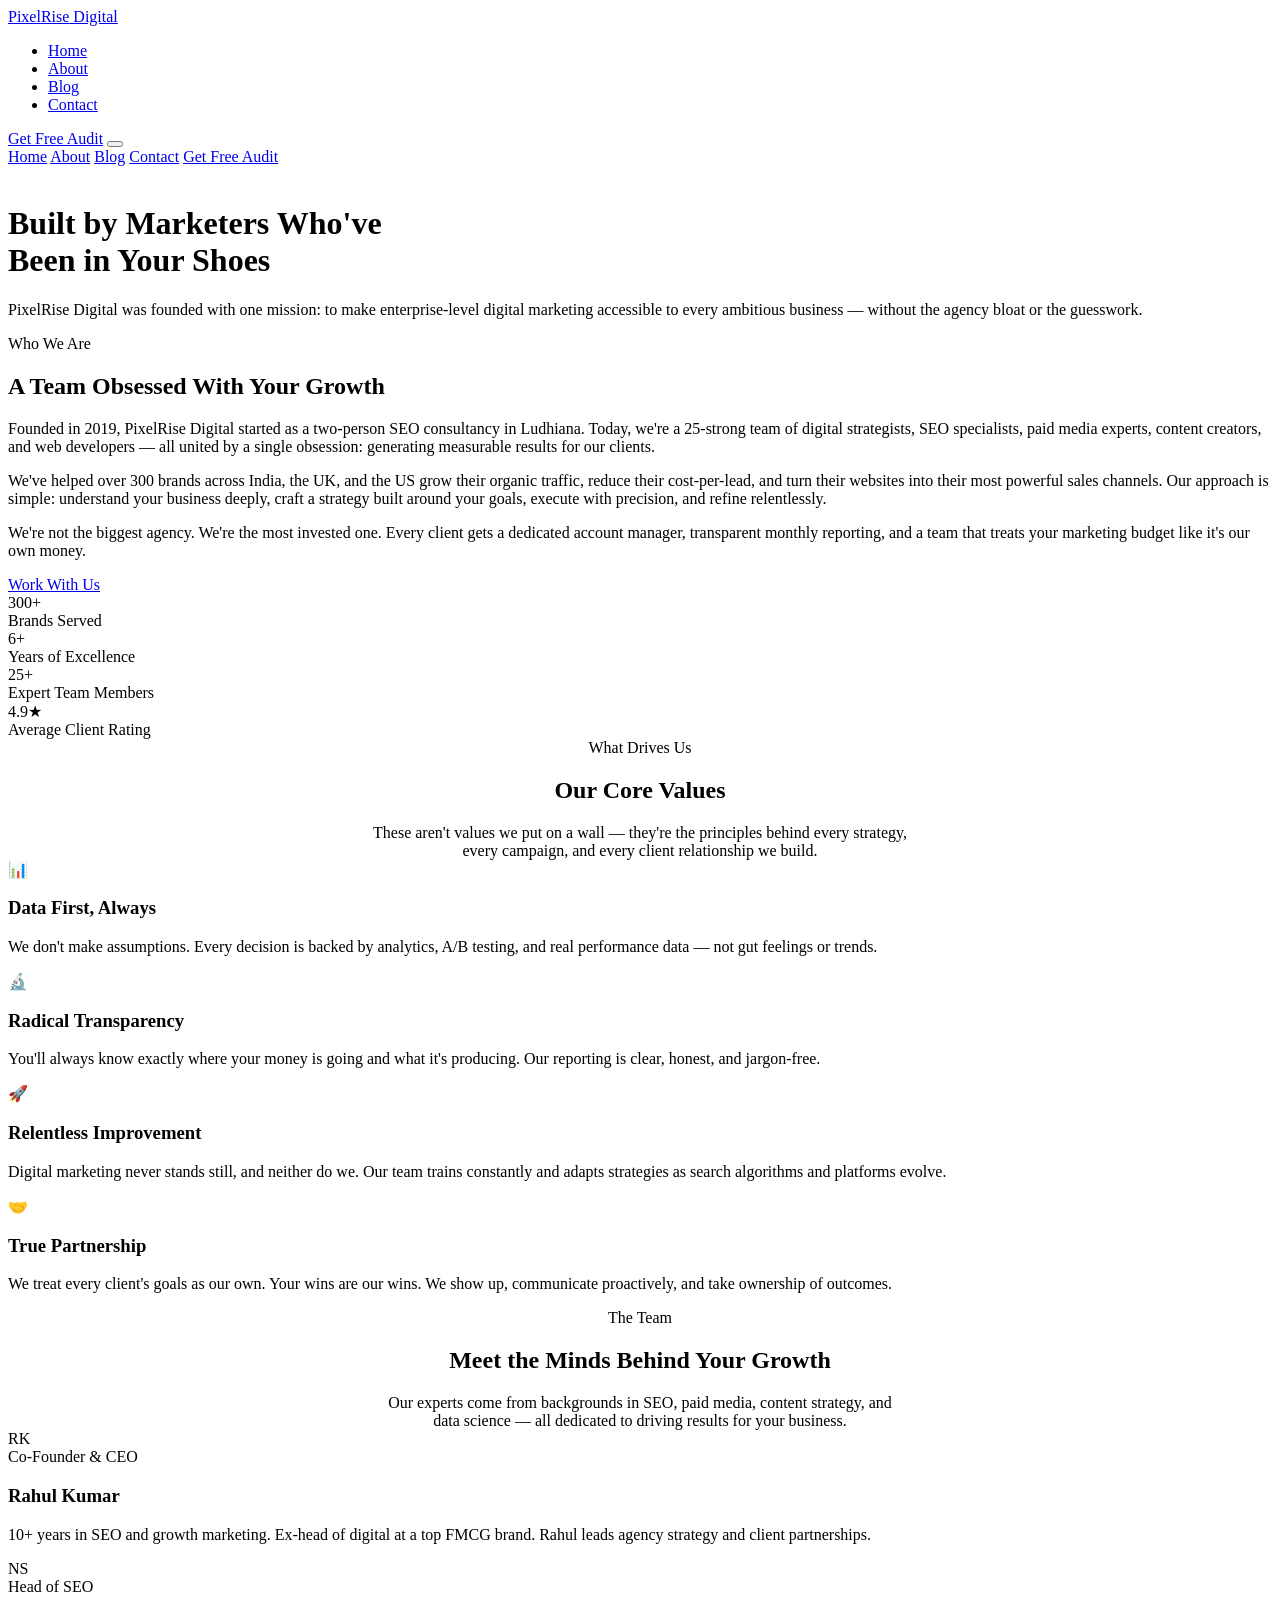
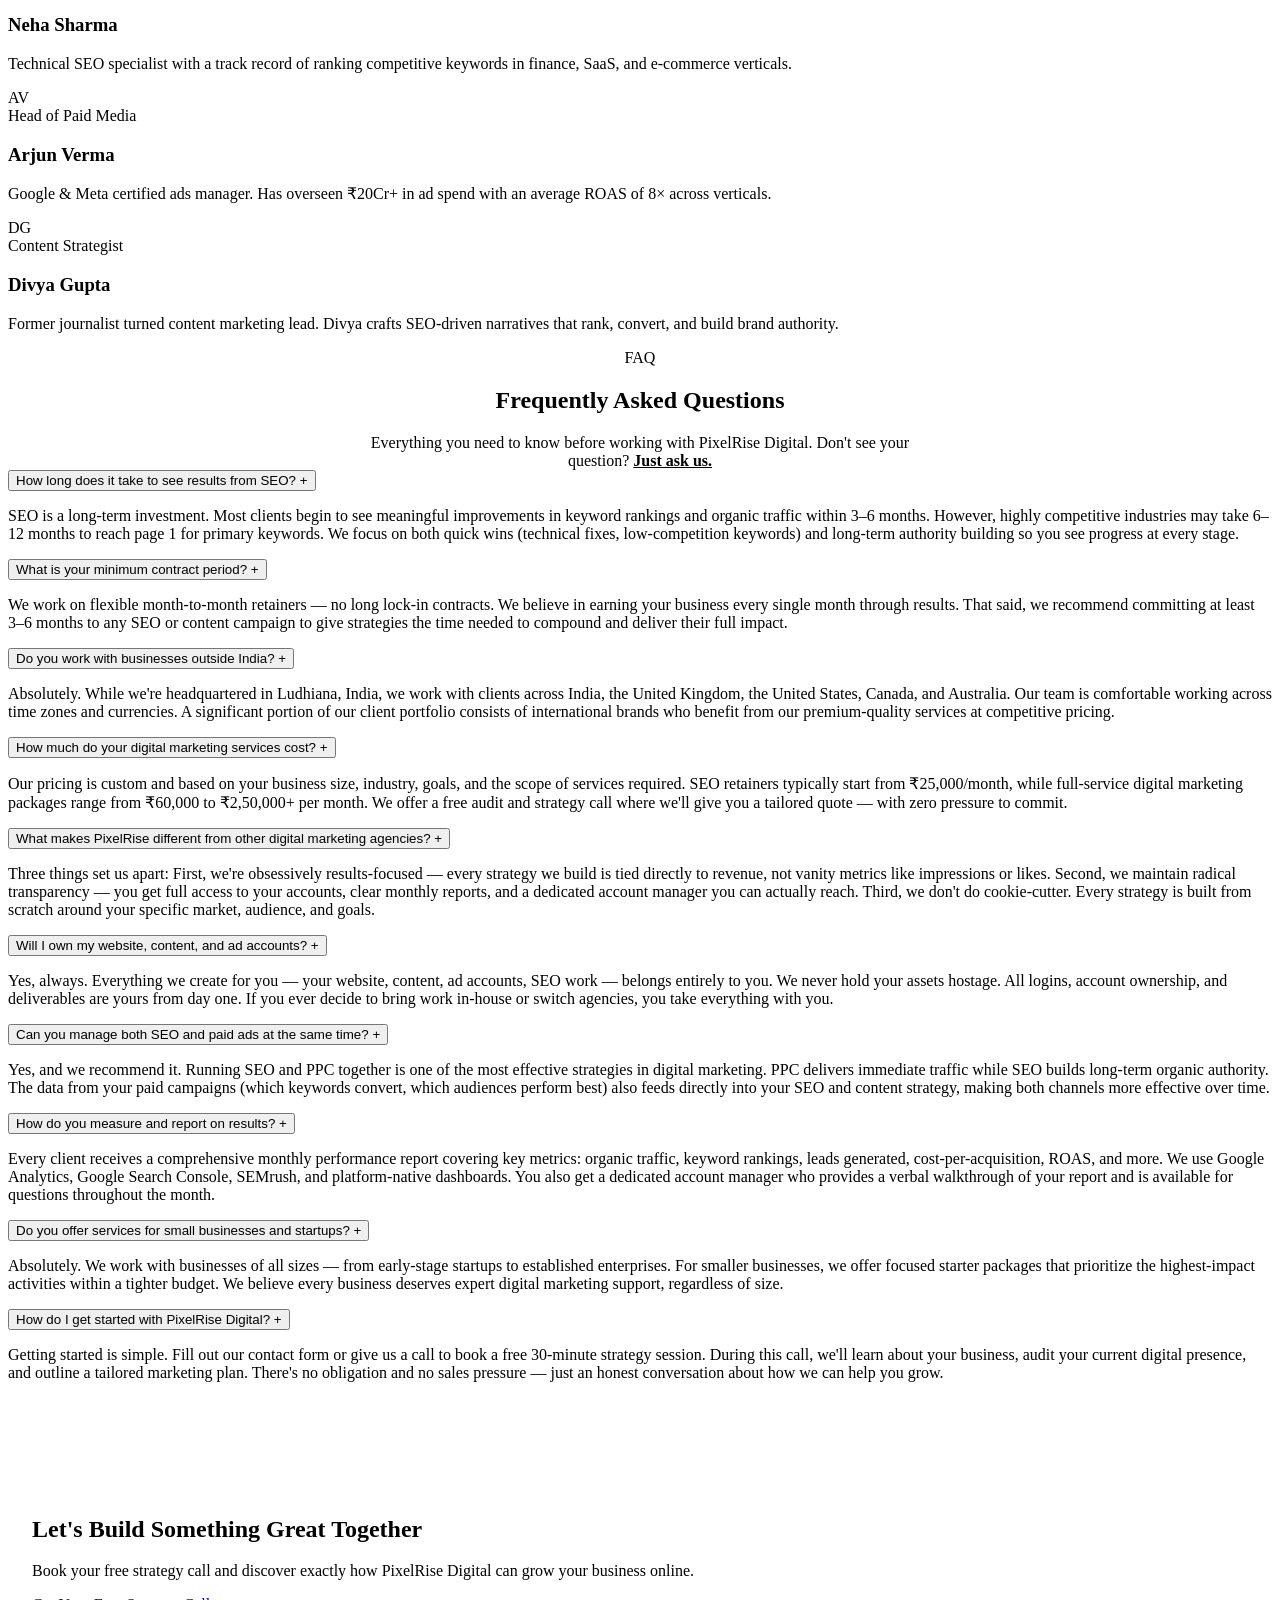
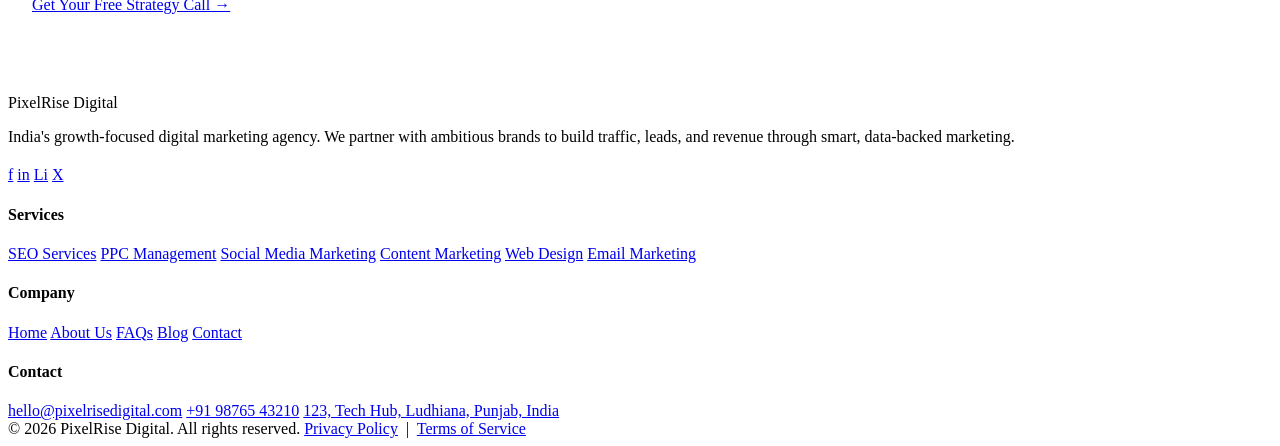
==== about.html @ 0e66df7d "Add files via upload" ====
<!DOCTYPE html>
<html lang="en">
<head>
  <meta charset="UTF-8" />
  <meta name="viewport" content="width=device-width, initial-scale=1.0" />
  <title>About Us | PixelRise Digital — Digital Marketing Agency</title>
  <meta name="description" content="Learn about PixelRise Digital — our story, mission, expert team, and the values that drive us to deliver exceptional digital marketing results for our clients." />
  <meta name="keywords" content="about digital marketing agency, digital marketing team, SEO experts India, performance marketing specialists, best digital marketing agency India" />
  <meta name="robots" content="index, follow" />
  <link rel="canonical" href="https://www.pixelrisedigital.com/about.html" />
  <link rel="stylesheet" href="css/style.css" />
</head>
<body>

  <!-- ===== NAVIGATION ===== -->
  <nav>
    <div class="container nav-inner">
      <a href="index.html" class="logo">Pixel<span>Rise</span> Digital</a>
      <ul class="nav-links">
        <li><a href="index.html">Home</a></li>
        <li><a href="about.html" class="active">About</a></li>
        <li><a href="blog.html">Blog</a></li>
        <li><a href="contact.html">Contact</a></li>
      </ul>
      <a href="contact.html" class="btn btn-primary nav-cta">Get Free Audit</a>
      <button class="hamburger" aria-label="Open menu">
        <span></span><span></span><span></span>
      </button>
    </div>
    <div class="mobile-menu">
      <a href="index.html">Home</a>
      <a href="about.html">About</a>
      <a href="blog.html">Blog</a>
      <a href="contact.html">Contact</a>
      <a href="contact.html" class="btn btn-primary" style="margin-top:12px;justify-content:center;">Get Free Audit</a>
    </div>
  </nav>

  <main>

    <!-- ===== PAGE HERO ===== -->
    <div class="page-hero">
      <div class="badge" style="background:rgba(255,255,255,.1);color:rgba(255,255,255,.9);">Our Story</div>
      <h1>Built by Marketers Who've <br>Been in Your Shoes</h1>
      <p>PixelRise Digital was founded with one mission: to make enterprise-level digital marketing accessible to every ambitious business — without the agency bloat or the guesswork.</p>
    </div>

    <!-- ===== ABOUT INTRO ===== -->
    <section class="section">
      <div class="container about-intro">
        <div class="about-intro-text">
          <div class="badge">Who We Are</div>
          <h2>A Team Obsessed With Your Growth</h2>
          <p>Founded in 2019, PixelRise Digital started as a two-person SEO consultancy in Ludhiana. Today, we're a 25-strong team of digital strategists, SEO specialists, paid media experts, content creators, and web developers — all united by a single obsession: generating measurable results for our clients.</p>
          <p>We've helped over 300 brands across India, the UK, and the US grow their organic traffic, reduce their cost-per-lead, and turn their websites into their most powerful sales channels. Our approach is simple: understand your business deeply, craft a strategy built around your goals, execute with precision, and refine relentlessly.</p>
          <p>We're not the biggest agency. We're the most invested one. Every client gets a dedicated account manager, transparent monthly reporting, and a team that treats your marketing budget like it's our own money.</p>
          <a href="contact.html" class="btn btn-primary" style="margin-top:24px;">Work With Us</a>
        </div>
        <div class="about-visual-block">
          <div class="stat-box">
            <div class="number">300+</div>
            <div class="label">Brands Served</div>
          </div>
          <div class="stat-box">
            <div class="number">6+</div>
            <div class="label">Years of Excellence</div>
          </div>
          <div class="stat-box">
            <div class="number">25+</div>
            <div class="label">Expert Team Members</div>
          </div>
          <div class="stat-box">
            <div class="number">4.9★</div>
            <div class="label">Average Client Rating</div>
          </div>
        </div>
      </div>
    </section>

    <!-- ===== VALUES ===== -->
    <section class="section section-alt">
      <div class="container">
        <div style="text-align:center;">
          <div class="badge">What Drives Us</div>
          <h2>Our Core Values</h2>
          <p style="max-width:560px;margin:12px auto 0;">These aren't values we put on a wall — they're the principles behind every strategy, every campaign, and every client relationship we build.</p>
        </div>
        <div class="values-grid">
          <div class="value-card">
            <div class="value-icon">📊</div>
            <h3>Data First, Always</h3>
            <p>We don't make assumptions. Every decision is backed by analytics, A/B testing, and real performance data — not gut feelings or trends.</p>
          </div>
          <div class="value-card">
            <div class="value-icon">🔬</div>
            <h3>Radical Transparency</h3>
            <p>You'll always know exactly where your money is going and what it's producing. Our reporting is clear, honest, and jargon-free.</p>
          </div>
          <div class="value-card">
            <div class="value-icon">🚀</div>
            <h3>Relentless Improvement</h3>
            <p>Digital marketing never stands still, and neither do we. Our team trains constantly and adapts strategies as search algorithms and platforms evolve.</p>
          </div>
          <div class="value-card">
            <div class="value-icon">🤝</div>
            <h3>True Partnership</h3>
            <p>We treat every client's goals as our own. Your wins are our wins. We show up, communicate proactively, and take ownership of outcomes.</p>
          </div>
        </div>
      </div>
    </section>

    <!-- ===== TEAM ===== -->
    <section class="section">
      <div class="container">
        <div style="text-align:center;">
          <div class="badge">The Team</div>
          <h2>Meet the Minds Behind Your Growth</h2>
          <p style="max-width:520px;margin:12px auto 0;">Our experts come from backgrounds in SEO, paid media, content strategy, and data science — all dedicated to driving results for your business.</p>
        </div>
        <div class="team-grid">
          <div class="team-card">
            <div class="team-avatar">RK</div>
            <div class="team-role">Co-Founder & CEO</div>
            <h3>Rahul Kumar</h3>
            <p>10+ years in SEO and growth marketing. Ex-head of digital at a top FMCG brand. Rahul leads agency strategy and client partnerships.</p>
          </div>
          <div class="team-card">
            <div class="team-avatar">NS</div>
            <div class="team-role">Head of SEO</div>
            <h3>Neha Sharma</h3>
            <p>Technical SEO specialist with a track record of ranking competitive keywords in finance, SaaS, and e-commerce verticals.</p>
          </div>
          <div class="team-card">
            <div class="team-avatar">AV</div>
            <div class="team-role">Head of Paid Media</div>
            <h3>Arjun Verma</h3>
            <p>Google & Meta certified ads manager. Has overseen ₹20Cr+ in ad spend with an average ROAS of 8× across verticals.</p>
          </div>
          <div class="team-card">
            <div class="team-avatar">DG</div>
            <div class="team-role">Content Strategist</div>
            <h3>Divya Gupta</h3>
            <p>Former journalist turned content marketing lead. Divya crafts SEO-driven narratives that rank, convert, and build brand authority.</p>
          </div>
        </div>
      </div>
    </section>

    <!-- ===== FAQ ===== -->
    <section class="section section-alt" id="faq">
      <div class="container">
        <div style="text-align:center;">
          <div class="badge">FAQ</div>
          <h2>Frequently Asked Questions</h2>
          <p style="max-width:580px;margin:12px auto 0;">Everything you need to know before working with PixelRise Digital. Don't see your question? <a href="contact.html" style="color:var(--accent);font-weight:600;">Just ask us.</a></p>
        </div>

        <div class="faq-list">

          <div class="faq-item">
            <button class="faq-question">
              How long does it take to see results from SEO?
              <span class="faq-icon">+</span>
            </button>
            <div class="faq-answer">
              <p>SEO is a long-term investment. Most clients begin to see meaningful improvements in keyword rankings and organic traffic within 3–6 months. However, highly competitive industries may take 6–12 months to reach page 1 for primary keywords. We focus on both quick wins (technical fixes, low-competition keywords) and long-term authority building so you see progress at every stage.</p>
            </div>
          </div>

          <div class="faq-item">
            <button class="faq-question">
              What is your minimum contract period?
              <span class="faq-icon">+</span>
            </button>
            <div class="faq-answer">
              <p>We work on flexible month-to-month retainers — no long lock-in contracts. We believe in earning your business every single month through results. That said, we recommend committing at least 3–6 months to any SEO or content campaign to give strategies the time needed to compound and deliver their full impact.</p>
            </div>
          </div>

          <div class="faq-item">
            <button class="faq-question">
              Do you work with businesses outside India?
              <span class="faq-icon">+</span>
            </button>
            <div class="faq-answer">
              <p>Absolutely. While we're headquartered in Ludhiana, India, we work with clients across India, the United Kingdom, the United States, Canada, and Australia. Our team is comfortable working across time zones and currencies. A significant portion of our client portfolio consists of international brands who benefit from our premium-quality services at competitive pricing.</p>
            </div>
          </div>

          <div class="faq-item">
            <button class="faq-question">
              How much do your digital marketing services cost?
              <span class="faq-icon">+</span>
            </button>
            <div class="faq-answer">
              <p>Our pricing is custom and based on your business size, industry, goals, and the scope of services required. SEO retainers typically start from ₹25,000/month, while full-service digital marketing packages range from ₹60,000 to ₹2,50,000+ per month. We offer a free audit and strategy call where we'll give you a tailored quote — with zero pressure to commit.</p>
            </div>
          </div>

          <div class="faq-item">
            <button class="faq-question">
              What makes PixelRise different from other digital marketing agencies?
              <span class="faq-icon">+</span>
            </button>
            <div class="faq-answer">
              <p>Three things set us apart: First, we're obsessively results-focused — every strategy we build is tied directly to revenue, not vanity metrics like impressions or likes. Second, we maintain radical transparency — you get full access to your accounts, clear monthly reports, and a dedicated account manager you can actually reach. Third, we don't do cookie-cutter. Every strategy is built from scratch around your specific market, audience, and goals.</p>
            </div>
          </div>

          <div class="faq-item">
            <button class="faq-question">
              Will I own my website, content, and ad accounts?
              <span class="faq-icon">+</span>
            </button>
            <div class="faq-answer">
              <p>Yes, always. Everything we create for you — your website, content, ad accounts, SEO work — belongs entirely to you. We never hold your assets hostage. All logins, account ownership, and deliverables are yours from day one. If you ever decide to bring work in-house or switch agencies, you take everything with you.</p>
            </div>
          </div>

          <div class="faq-item">
            <button class="faq-question">
              Can you manage both SEO and paid ads at the same time?
              <span class="faq-icon">+</span>
            </button>
            <div class="faq-answer">
              <p>Yes, and we recommend it. Running SEO and PPC together is one of the most effective strategies in digital marketing. PPC delivers immediate traffic while SEO builds long-term organic authority. The data from your paid campaigns (which keywords convert, which audiences perform best) also feeds directly into your SEO and content strategy, making both channels more effective over time.</p>
            </div>
          </div>

          <div class="faq-item">
            <button class="faq-question">
              How do you measure and report on results?
              <span class="faq-icon">+</span>
            </button>
            <div class="faq-answer">
              <p>Every client receives a comprehensive monthly performance report covering key metrics: organic traffic, keyword rankings, leads generated, cost-per-acquisition, ROAS, and more. We use Google Analytics, Google Search Console, SEMrush, and platform-native dashboards. You also get a dedicated account manager who provides a verbal walkthrough of your report and is available for questions throughout the month.</p>
            </div>
          </div>

          <div class="faq-item">
            <button class="faq-question">
              Do you offer services for small businesses and startups?
              <span class="faq-icon">+</span>
            </button>
            <div class="faq-answer">
              <p>Absolutely. We work with businesses of all sizes — from early-stage startups to established enterprises. For smaller businesses, we offer focused starter packages that prioritize the highest-impact activities within a tighter budget. We believe every business deserves expert digital marketing support, regardless of size.</p>
            </div>
          </div>

          <div class="faq-item">
            <button class="faq-question">
              How do I get started with PixelRise Digital?
              <span class="faq-icon">+</span>
            </button>
            <div class="faq-answer">
              <p>Getting started is simple. Fill out our contact form or give us a call to book a free 30-minute strategy session. During this call, we'll learn about your business, audit your current digital presence, and outline a tailored marketing plan. There's no obligation and no sales pressure — just an honest conversation about how we can help you grow.</p>
            </div>
          </div>

        </div>
      </div>
    </section>

    <!-- ===== CTA ===== -->
    <div class="container" style="padding:80px 24px;">
      <div class="cta-banner">
        <div class="badge" style="background:rgba(255,255,255,.1);color:#fff;">Start Today</div>
        <h2>Let's Build Something Great Together</h2>
        <p>Book your free strategy call and discover exactly how PixelRise Digital can grow your business online.</p>
        <a href="contact.html" class="btn btn-primary">Get Your Free Strategy Call →</a>
      </div>
    </div>

  </main>

  <!-- ===== FOOTER ===== -->
  <footer>
    <div class="container">
      <div class="footer-grid">
        <div class="footer-brand">
          <span class="logo">Pixel<span>Rise</span> Digital</span>
          <p>India's growth-focused digital marketing agency. We partner with ambitious brands to build traffic, leads, and revenue through smart, data-backed marketing.</p>
          <div class="social-links" style="margin-top:20px;">
            <a href="#" class="social-link" aria-label="Facebook">f</a>
            <a href="#" class="social-link" aria-label="Instagram">in</a>
            <a href="#" class="social-link" aria-label="LinkedIn">Li</a>
            <a href="#" class="social-link" aria-label="Twitter">X</a>
          </div>
        </div>
        <div class="footer-col">
          <h4>Services</h4>
          <a href="index.html">SEO Services</a>
          <a href="index.html">PPC Management</a>
          <a href="index.html">Social Media Marketing</a>
          <a href="index.html">Content Marketing</a>
          <a href="index.html">Web Design</a>
          <a href="index.html">Email Marketing</a>
        </div>
        <div class="footer-col">
          <h4>Company</h4>
          <a href="index.html">Home</a>
          <a href="about.html">About Us</a>
          <a href="about.html#faq">FAQs</a>
          <a href="blog.html">Blog</a>
          <a href="contact.html">Contact</a>
        </div>
        <div class="footer-col">
          <h4>Contact</h4>
          <a href="mailto:hello@pixelrisedigital.com">hello@pixelrisedigital.com</a>
          <a href="tel:+919876543210">+91 98765 43210</a>
          <a href="#">123, Tech Hub, Ludhiana, Punjab, India</a>
        </div>
      </div>
      <div class="footer-bottom">
        <span>© 2026 PixelRise Digital. All rights reserved.</span>
        <span>
          <a href="#">Privacy Policy</a> &nbsp;|&nbsp; <a href="#">Terms of Service</a>
        </span>
      </div>
    </div>
  </footer>

  <script src="js/main.js"></script>
</body>
</html>
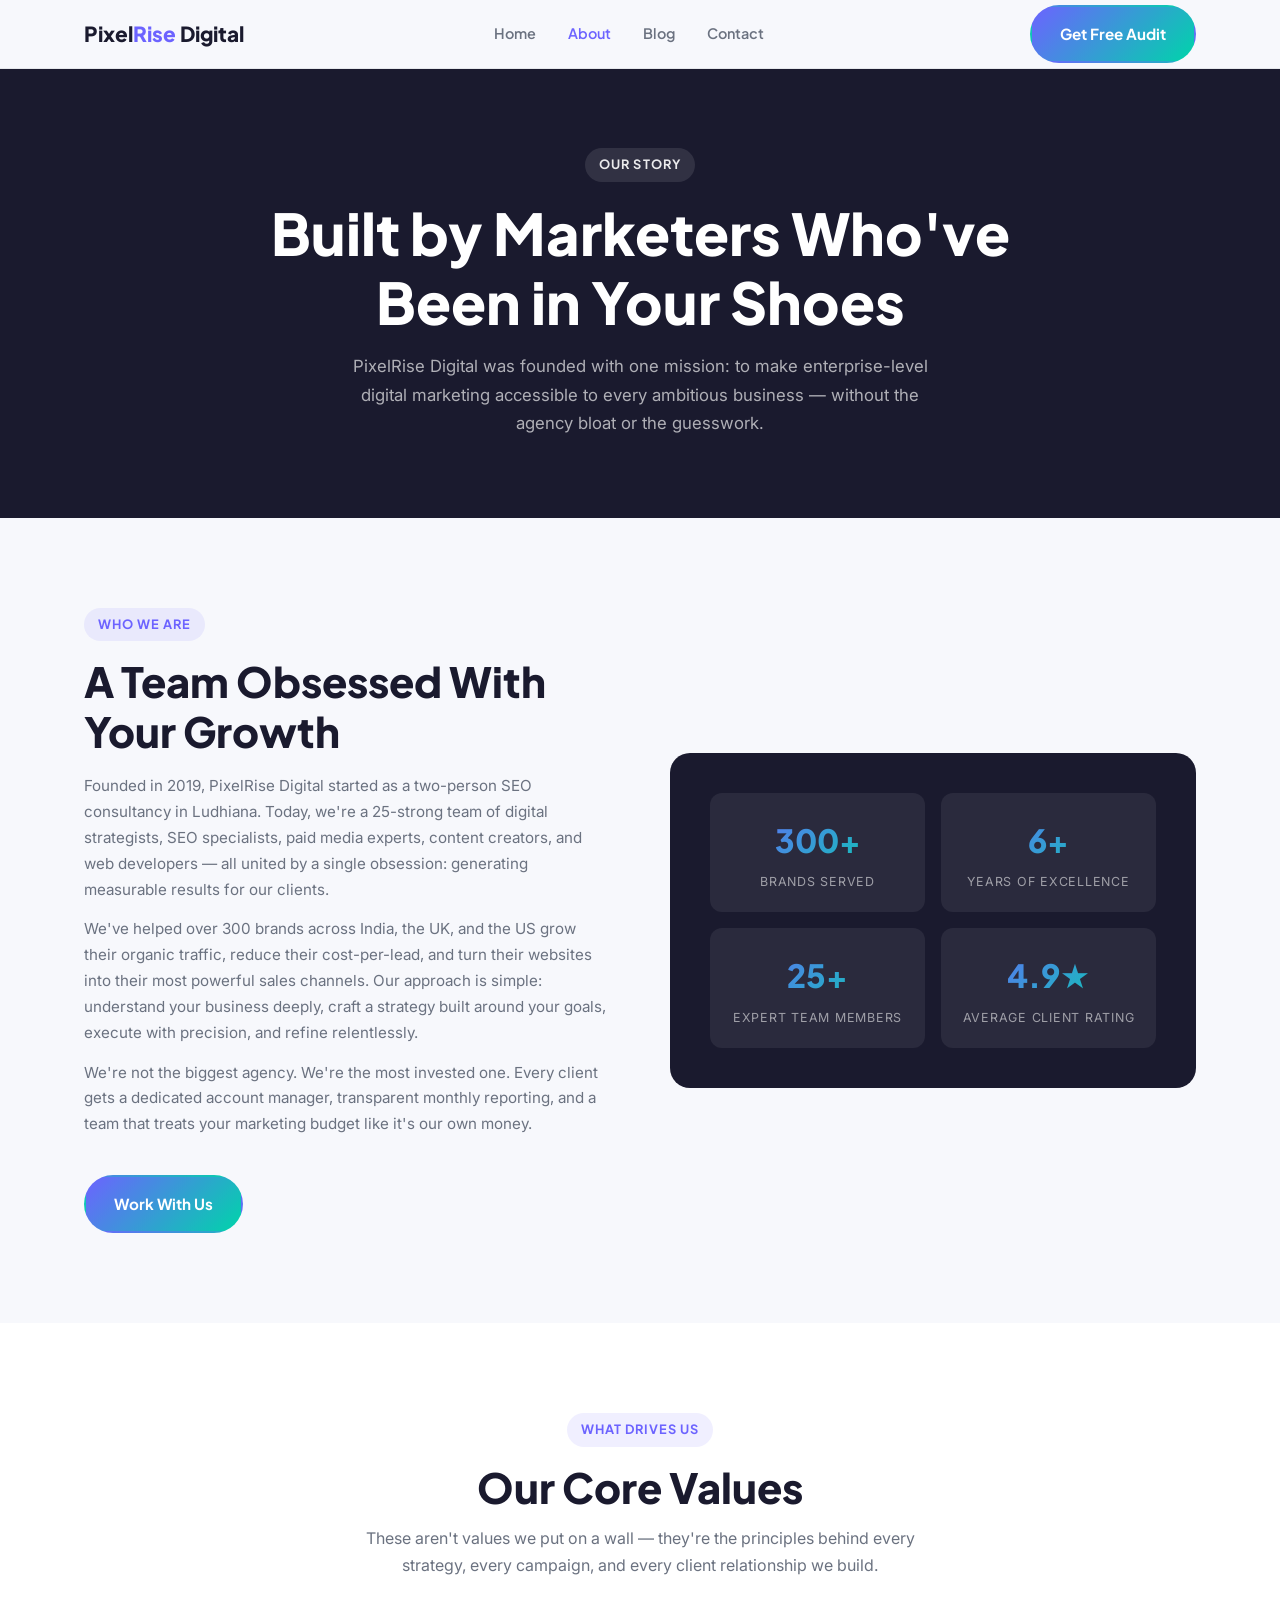
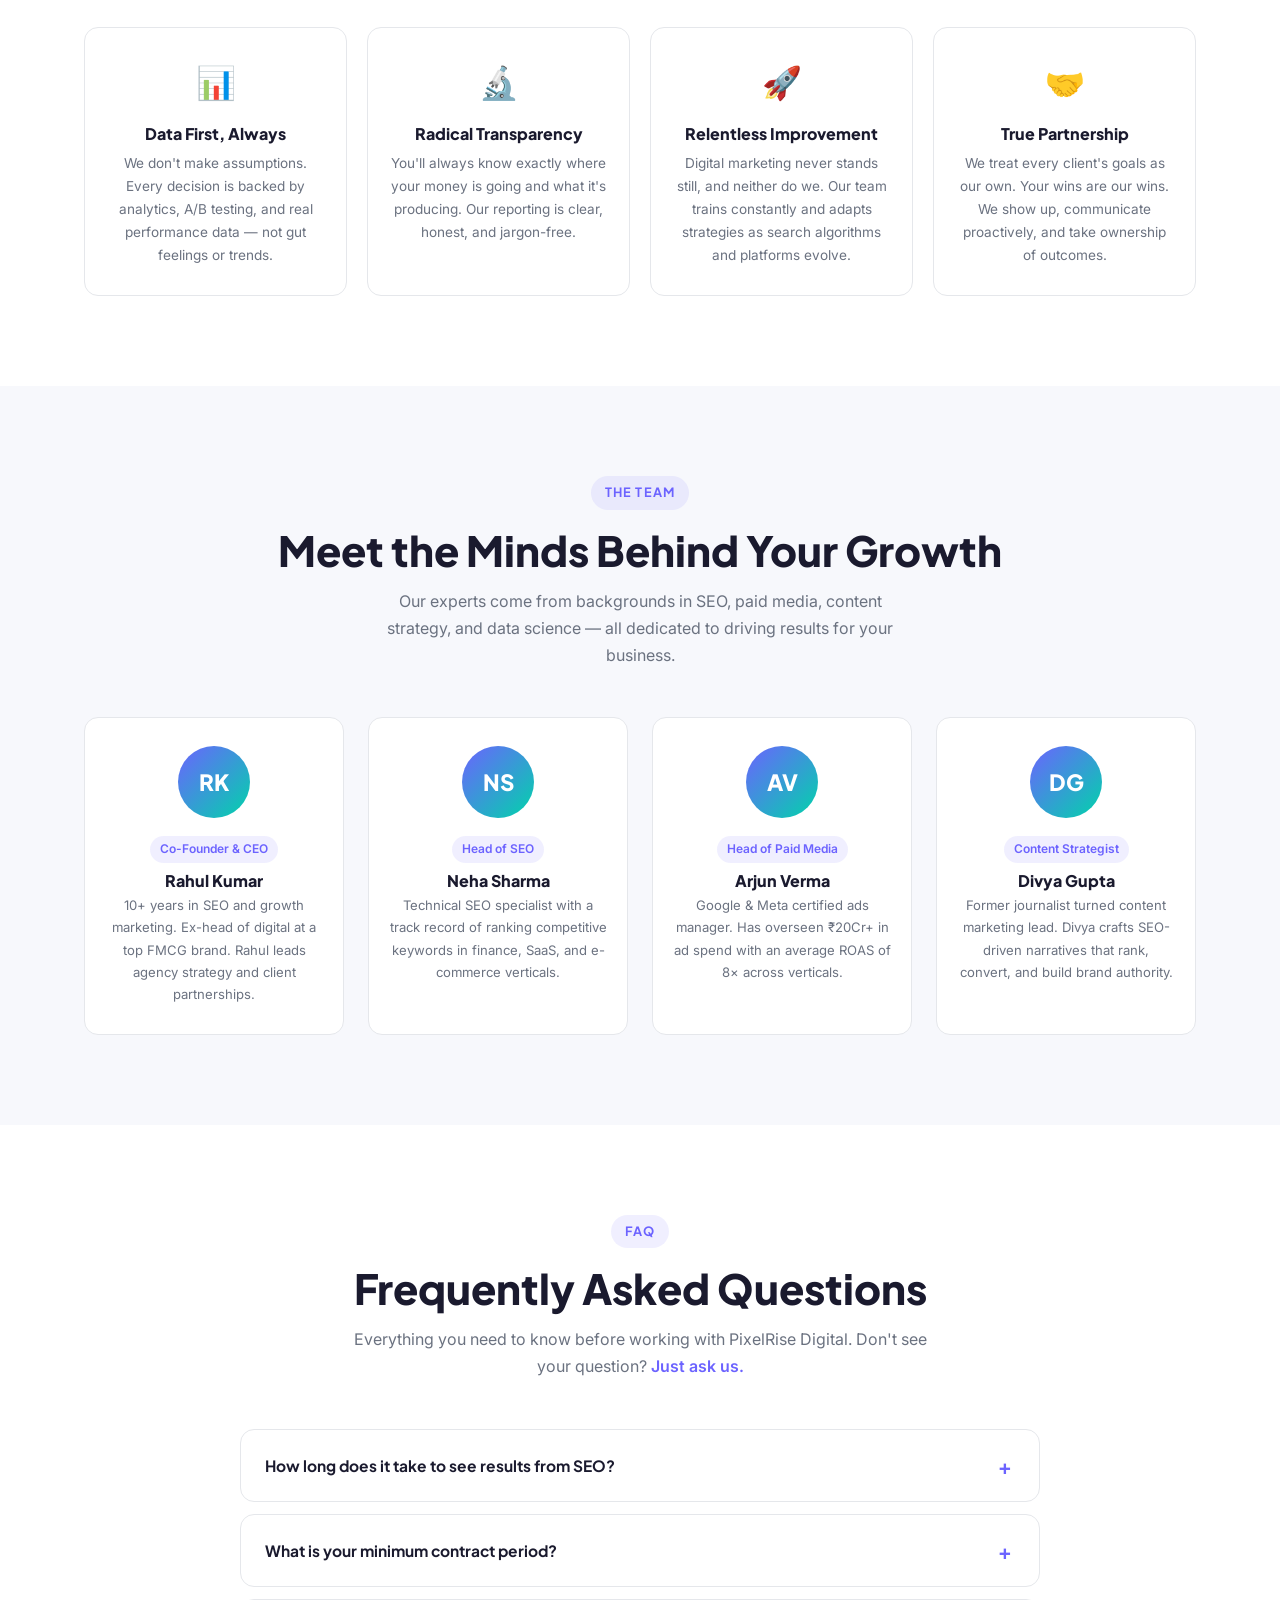
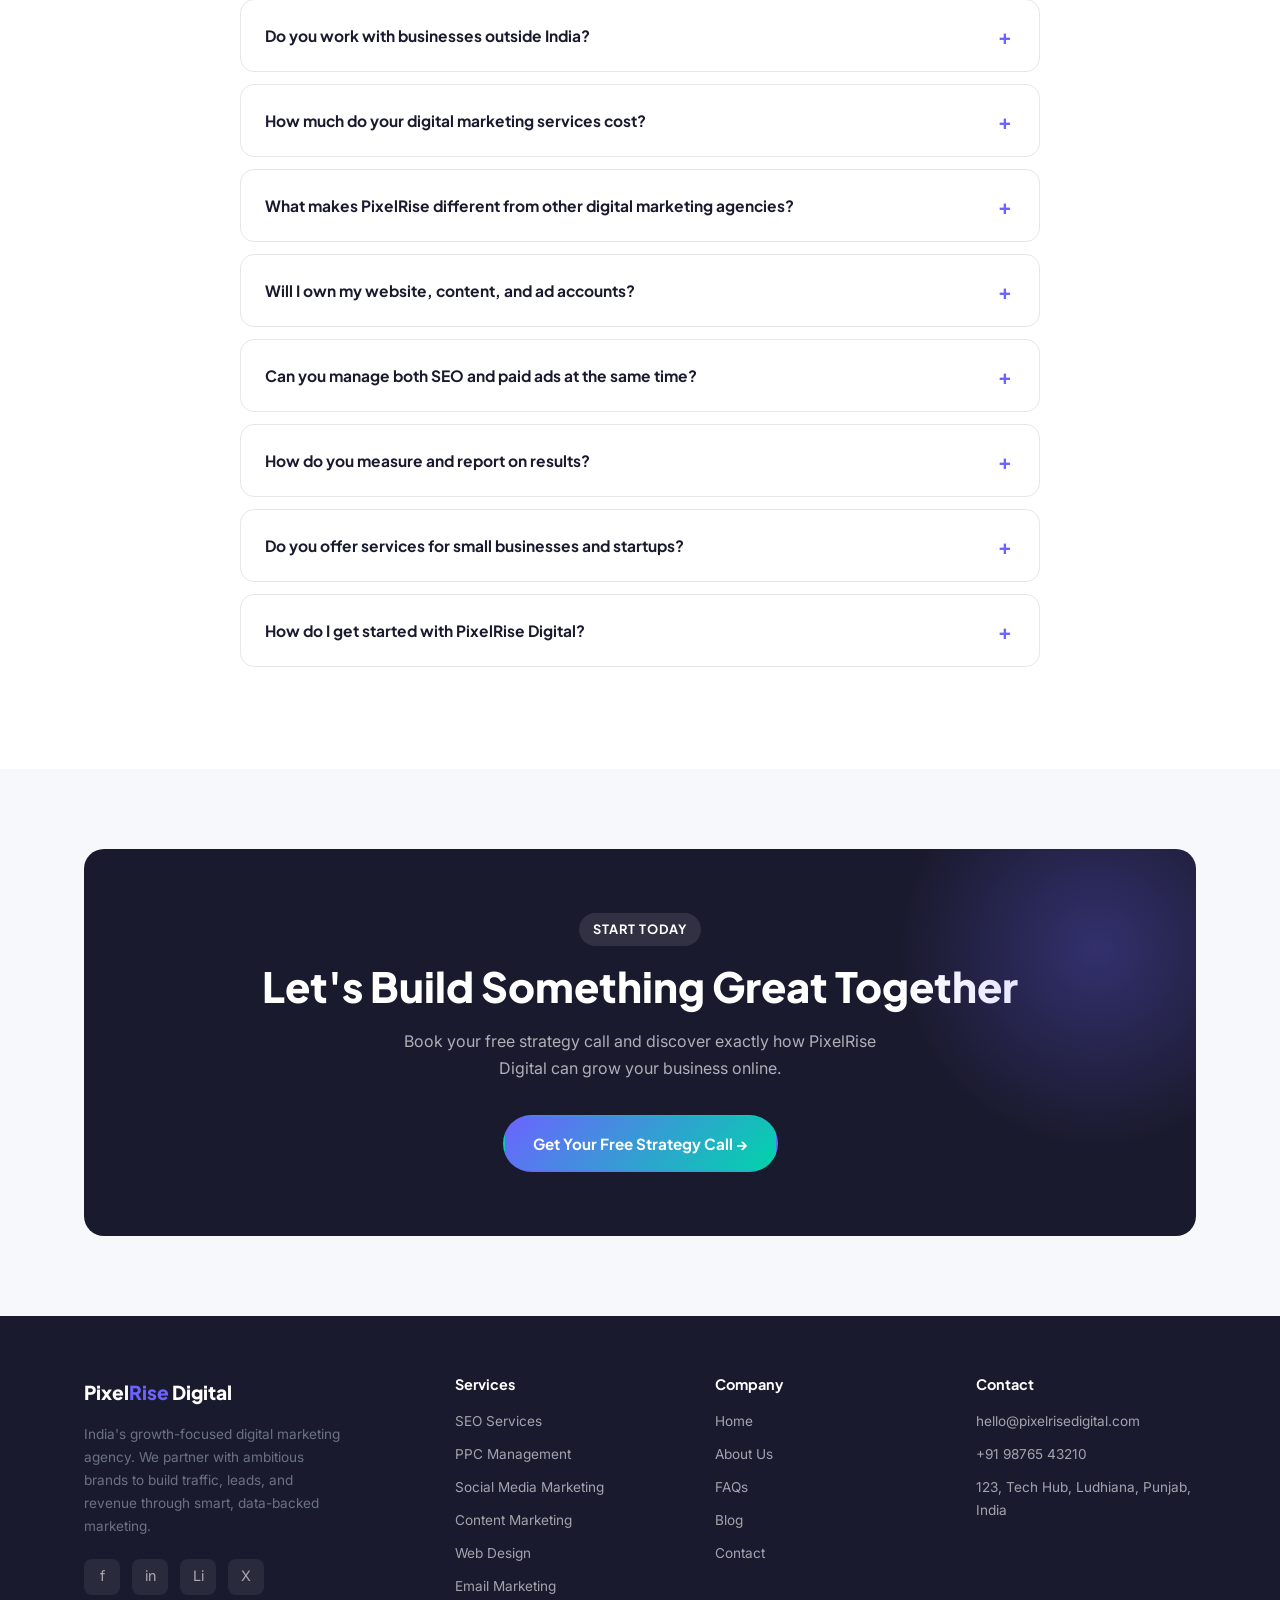
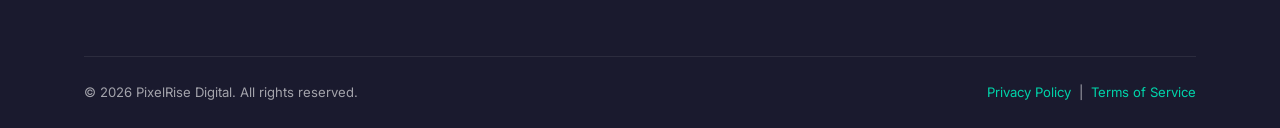
==== commit 3b508f4b: "Add files via upload" ====
--- a/about.html
+++ b/about.html
@@ -1,326 +1,807 @@
-<!DOCTYPE html>
-<html lang="en">
-<head>
-  <meta charset="UTF-8" />
-  <meta name="viewport" content="width=device-width, initial-scale=1.0" />
-  <title>About Us | PixelRise Digital — Digital Marketing Agency</title>
-  <meta name="description" content="Learn about PixelRise Digital — our story, mission, expert team, and the values that drive us to deliver exceptional digital marketing results for our clients." />
-  <meta name="keywords" content="about digital marketing agency, digital marketing team, SEO experts India, performance marketing specialists, best digital marketing agency India" />
-  <meta name="robots" content="index, follow" />
-  <link rel="canonical" href="https://www.pixelrisedigital.com/about.html" />
-  <link rel="stylesheet" href="css/style.css" />
-</head>
-<body>
-
-  <!-- ===== NAVIGATION ===== -->
-  <nav>
-    <div class="container nav-inner">
-      <a href="index.html" class="logo">Pixel<span>Rise</span> Digital</a>
-      <ul class="nav-links">
-        <li><a href="index.html">Home</a></li>
-        <li><a href="about.html" class="active">About</a></li>
-        <li><a href="blog.html">Blog</a></li>
-        <li><a href="contact.html">Contact</a></li>
-      </ul>
-      <a href="contact.html" class="btn btn-primary nav-cta">Get Free Audit</a>
-      <button class="hamburger" aria-label="Open menu">
-        <span></span><span></span><span></span>
-      </button>
-    </div>
-    <div class="mobile-menu">
-      <a href="index.html">Home</a>
-      <a href="about.html">About</a>
-      <a href="blog.html">Blog</a>
-      <a href="contact.html">Contact</a>
-      <a href="contact.html" class="btn btn-primary" style="margin-top:12px;justify-content:center;">Get Free Audit</a>
-    </div>
-  </nav>
-
-  <main>
-
-    <!-- ===== PAGE HERO ===== -->
-    <div class="page-hero">
-      <div class="badge" style="background:rgba(255,255,255,.1);color:rgba(255,255,255,.9);">Our Story</div>
-      <h1>Built by Marketers Who've <br>Been in Your Shoes</h1>
-      <p>PixelRise Digital was founded with one mission: to make enterprise-level digital marketing accessible to every ambitious business — without the agency bloat or the guesswork.</p>
-    </div>
-
-    <!-- ===== ABOUT INTRO ===== -->
-    <section class="section">
-      <div class="container about-intro">
-        <div class="about-intro-text">
-          <div class="badge">Who We Are</div>
-          <h2>A Team Obsessed With Your Growth</h2>
-          <p>Founded in 2019, PixelRise Digital started as a two-person SEO consultancy in Ludhiana. Today, we're a 25-strong team of digital strategists, SEO specialists, paid media experts, content creators, and web developers — all united by a single obsession: generating measurable results for our clients.</p>
-          <p>We've helped over 300 brands across India, the UK, and the US grow their organic traffic, reduce their cost-per-lead, and turn their websites into their most powerful sales channels. Our approach is simple: understand your business deeply, craft a strategy built around your goals, execute with precision, and refine relentlessly.</p>
-          <p>We're not the biggest agency. We're the most invested one. Every client gets a dedicated account manager, transparent monthly reporting, and a team that treats your marketing budget like it's our own money.</p>
-          <a href="contact.html" class="btn btn-primary" style="margin-top:24px;">Work With Us</a>
-        </div>
-        <div class="about-visual-block">
-          <div class="stat-box">
-            <div class="number">300+</div>
-            <div class="label">Brands Served</div>
-          </div>
-          <div class="stat-box">
-            <div class="number">6+</div>
-            <div class="label">Years of Excellence</div>
-          </div>
-          <div class="stat-box">
-            <div class="number">25+</div>
-            <div class="label">Expert Team Members</div>
-          </div>
-          <div class="stat-box">
-            <div class="number">4.9★</div>
-            <div class="label">Average Client Rating</div>
-          </div>
-        </div>
-      </div>
-    </section>
-
-    <!-- ===== VALUES ===== -->
-    <section class="section section-alt">
-      <div class="container">
-        <div style="text-align:center;">
-          <div class="badge">What Drives Us</div>
-          <h2>Our Core Values</h2>
-          <p style="max-width:560px;margin:12px auto 0;">These aren't values we put on a wall — they're the principles behind every strategy, every campaign, and every client relationship we build.</p>
-        </div>
-        <div class="values-grid">
-          <div class="value-card">
-            <div class="value-icon">📊</div>
-            <h3>Data First, Always</h3>
-            <p>We don't make assumptions. Every decision is backed by analytics, A/B testing, and real performance data — not gut feelings or trends.</p>
-          </div>
-          <div class="value-card">
-            <div class="value-icon">🔬</div>
-            <h3>Radical Transparency</h3>
-            <p>You'll always know exactly where your money is going and what it's producing. Our reporting is clear, honest, and jargon-free.</p>
-          </div>
-          <div class="value-card">
-            <div class="value-icon">🚀</div>
-            <h3>Relentless Improvement</h3>
-            <p>Digital marketing never stands still, and neither do we. Our team trains constantly and adapts strategies as search algorithms and platforms evolve.</p>
-          </div>
-          <div class="value-card">
-            <div class="value-icon">🤝</div>
-            <h3>True Partnership</h3>
-            <p>We treat every client's goals as our own. Your wins are our wins. We show up, communicate proactively, and take ownership of outcomes.</p>
-          </div>
-        </div>
-      </div>
-    </section>
-
-    <!-- ===== TEAM ===== -->
-    <section class="section">
-      <div class="container">
-        <div style="text-align:center;">
-          <div class="badge">The Team</div>
-          <h2>Meet the Minds Behind Your Growth</h2>
-          <p style="max-width:520px;margin:12px auto 0;">Our experts come from backgrounds in SEO, paid media, content strategy, and data science — all dedicated to driving results for your business.</p>
-        </div>
-        <div class="team-grid">
-          <div class="team-card">
-            <div class="team-avatar">RK</div>
-            <div class="team-role">Co-Founder & CEO</div>
-            <h3>Rahul Kumar</h3>
-            <p>10+ years in SEO and growth marketing. Ex-head of digital at a top FMCG brand. Rahul leads agency strategy and client partnerships.</p>
-          </div>
-          <div class="team-card">
-            <div class="team-avatar">NS</div>
-            <div class="team-role">Head of SEO</div>
-            <h3>Neha Sharma</h3>
-            <p>Technical SEO specialist with a track record of ranking competitive keywords in finance, SaaS, and e-commerce verticals.</p>
-          </div>
-          <div class="team-card">
-            <div class="team-avatar">AV</div>
-            <div class="team-role">Head of Paid Media</div>
-            <h3>Arjun Verma</h3>
-            <p>Google & Meta certified ads manager. Has overseen ₹20Cr+ in ad spend with an average ROAS of 8× across verticals.</p>
-          </div>
-          <div class="team-card">
-            <div class="team-avatar">DG</div>
-            <div class="team-role">Content Strategist</div>
-            <h3>Divya Gupta</h3>
-            <p>Former journalist turned content marketing lead. Divya crafts SEO-driven narratives that rank, convert, and build brand authority.</p>
-          </div>
-        </div>
-      </div>
-    </section>
-
-    <!-- ===== FAQ ===== -->
-    <section class="section section-alt" id="faq">
-      <div class="container">
-        <div style="text-align:center;">
-          <div class="badge">FAQ</div>
-          <h2>Frequently Asked Questions</h2>
-          <p style="max-width:580px;margin:12px auto 0;">Everything you need to know before working with PixelRise Digital. Don't see your question? <a href="contact.html" style="color:var(--accent);font-weight:600;">Just ask us.</a></p>
-        </div>
-
-        <div class="faq-list">
-
-          <div class="faq-item">
-            <button class="faq-question">
-              How long does it take to see results from SEO?
-              <span class="faq-icon">+</span>
-            </button>
-            <div class="faq-answer">
-              <p>SEO is a long-term investment. Most clients begin to see meaningful improvements in keyword rankings and organic traffic within 3–6 months. However, highly competitive industries may take 6–12 months to reach page 1 for primary keywords. We focus on both quick wins (technical fixes, low-competition keywords) and long-term authority building so you see progress at every stage.</p>
-            </div>
-          </div>
-
-          <div class="faq-item">
-            <button class="faq-question">
-              What is your minimum contract period?
-              <span class="faq-icon">+</span>
-            </button>
-            <div class="faq-answer">
-              <p>We work on flexible month-to-month retainers — no long lock-in contracts. We believe in earning your business every single month through results. That said, we recommend committing at least 3–6 months to any SEO or content campaign to give strategies the time needed to compound and deliver their full impact.</p>
-            </div>
-          </div>
-
-          <div class="faq-item">
-            <button class="faq-question">
-              Do you work with businesses outside India?
-              <span class="faq-icon">+</span>
-            </button>
-            <div class="faq-answer">
-              <p>Absolutely. While we're headquartered in Ludhiana, India, we work with clients across India, the United Kingdom, the United States, Canada, and Australia. Our team is comfortable working across time zones and currencies. A significant portion of our client portfolio consists of international brands who benefit from our premium-quality services at competitive pricing.</p>
-            </div>
-          </div>
-
-          <div class="faq-item">
-            <button class="faq-question">
-              How much do your digital marketing services cost?
-              <span class="faq-icon">+</span>
-            </button>
-            <div class="faq-answer">
-              <p>Our pricing is custom and based on your business size, industry, goals, and the scope of services required. SEO retainers typically start from ₹25,000/month, while full-service digital marketing packages range from ₹60,000 to ₹2,50,000+ per month. We offer a free audit and strategy call where we'll give you a tailored quote — with zero pressure to commit.</p>
-            </div>
-          </div>
-
-          <div class="faq-item">
-            <button class="faq-question">
-              What makes PixelRise different from other digital marketing agencies?
-              <span class="faq-icon">+</span>
-            </button>
-            <div class="faq-answer">
-              <p>Three things set us apart: First, we're obsessively results-focused — every strategy we build is tied directly to revenue, not vanity metrics like impressions or likes. Second, we maintain radical transparency — you get full access to your accounts, clear monthly reports, and a dedicated account manager you can actually reach. Third, we don't do cookie-cutter. Every strategy is built from scratch around your specific market, audience, and goals.</p>
-            </div>
-          </div>
-
-          <div class="faq-item">
-            <button class="faq-question">
-              Will I own my website, content, and ad accounts?
-              <span class="faq-icon">+</span>
-            </button>
-            <div class="faq-answer">
-              <p>Yes, always. Everything we create for you — your website, content, ad accounts, SEO work — belongs entirely to you. We never hold your assets hostage. All logins, account ownership, and deliverables are yours from day one. If you ever decide to bring work in-house or switch agencies, you take everything with you.</p>
-            </div>
-          </div>
-
-          <div class="faq-item">
-            <button class="faq-question">
-              Can you manage both SEO and paid ads at the same time?
-              <span class="faq-icon">+</span>
-            </button>
-            <div class="faq-answer">
-              <p>Yes, and we recommend it. Running SEO and PPC together is one of the most effective strategies in digital marketing. PPC delivers immediate traffic while SEO builds long-term organic authority. The data from your paid campaigns (which keywords convert, which audiences perform best) also feeds directly into your SEO and content strategy, making both channels more effective over time.</p>
-            </div>
-          </div>
-
-          <div class="faq-item">
-            <button class="faq-question">
-              How do you measure and report on results?
-              <span class="faq-icon">+</span>
-            </button>
-            <div class="faq-answer">
-              <p>Every client receives a comprehensive monthly performance report covering key metrics: organic traffic, keyword rankings, leads generated, cost-per-acquisition, ROAS, and more. We use Google Analytics, Google Search Console, SEMrush, and platform-native dashboards. You also get a dedicated account manager who provides a verbal walkthrough of your report and is available for questions throughout the month.</p>
-            </div>
-          </div>
-
-          <div class="faq-item">
-            <button class="faq-question">
-              Do you offer services for small businesses and startups?
-              <span class="faq-icon">+</span>
-            </button>
-            <div class="faq-answer">
-              <p>Absolutely. We work with businesses of all sizes — from early-stage startups to established enterprises. For smaller businesses, we offer focused starter packages that prioritize the highest-impact activities within a tighter budget. We believe every business deserves expert digital marketing support, regardless of size.</p>
-            </div>
-          </div>
-
-          <div class="faq-item">
-            <button class="faq-question">
-              How do I get started with PixelRise Digital?
-              <span class="faq-icon">+</span>
-            </button>
-            <div class="faq-answer">
-              <p>Getting started is simple. Fill out our contact form or give us a call to book a free 30-minute strategy session. During this call, we'll learn about your business, audit your current digital presence, and outline a tailored marketing plan. There's no obligation and no sales pressure — just an honest conversation about how we can help you grow.</p>
-            </div>
-          </div>
-
-        </div>
-      </div>
-    </section>
-
-    <!-- ===== CTA ===== -->
-    <div class="container" style="padding:80px 24px;">
-      <div class="cta-banner">
-        <div class="badge" style="background:rgba(255,255,255,.1);color:#fff;">Start Today</div>
-        <h2>Let's Build Something Great Together</h2>
-        <p>Book your free strategy call and discover exactly how PixelRise Digital can grow your business online.</p>
-        <a href="contact.html" class="btn btn-primary">Get Your Free Strategy Call →</a>
-      </div>
-    </div>
-
-  </main>
-
-  <!-- ===== FOOTER ===== -->
-  <footer>
-    <div class="container">
-      <div class="footer-grid">
-        <div class="footer-brand">
-          <span class="logo">Pixel<span>Rise</span> Digital</span>
-          <p>India's growth-focused digital marketing agency. We partner with ambitious brands to build traffic, leads, and revenue through smart, data-backed marketing.</p>
-          <div class="social-links" style="margin-top:20px;">
-            <a href="#" class="social-link" aria-label="Facebook">f</a>
-            <a href="#" class="social-link" aria-label="Instagram">in</a>
-            <a href="#" class="social-link" aria-label="LinkedIn">Li</a>
-            <a href="#" class="social-link" aria-label="Twitter">X</a>
-          </div>
-        </div>
-        <div class="footer-col">
-          <h4>Services</h4>
-          <a href="index.html">SEO Services</a>
-          <a href="index.html">PPC Management</a>
-          <a href="index.html">Social Media Marketing</a>
-          <a href="index.html">Content Marketing</a>
-          <a href="index.html">Web Design</a>
-          <a href="index.html">Email Marketing</a>
-        </div>
-        <div class="footer-col">
-          <h4>Company</h4>
-          <a href="index.html">Home</a>
-          <a href="about.html">About Us</a>
-          <a href="about.html#faq">FAQs</a>
-          <a href="blog.html">Blog</a>
-          <a href="contact.html">Contact</a>
-        </div>
-        <div class="footer-col">
-          <h4>Contact</h4>
-          <a href="mailto:hello@pixelrisedigital.com">hello@pixelrisedigital.com</a>
-          <a href="tel:+919876543210">+91 98765 43210</a>
-          <a href="#">123, Tech Hub, Ludhiana, Punjab, India</a>
-        </div>
-      </div>
-      <div class="footer-bottom">
-        <span>© 2026 PixelRise Digital. All rights reserved.</span>
-        <span>
-          <a href="#">Privacy Policy</a> &nbsp;|&nbsp; <a href="#">Terms of Service</a>
-        </span>
-      </div>
-    </div>
-  </footer>
-
-  <script src="js/main.js"></script>
-</body>
-</html>
+<!DOCTYPE html>
+<html lang="en">
+<head>
+  <meta charset="UTF-8" />
+  <meta name="viewport" content="width=device-width, initial-scale=1.0" />
+  <title>About Us | PixelRise Digital — Digital Marketing Agency</title>
+  <meta name="description" content="Learn about PixelRise Digital — our story, mission, expert team, and the values that drive us to deliver exceptional digital marketing results for our clients." />
+  <meta name="keywords" content="about digital marketing agency, digital marketing team, SEO experts India, performance marketing specialists, best digital marketing agency India" />
+  <meta name="robots" content="index, follow" />
+  <link rel="canonical" href="https://www.pixelrisedigital.com/about.html" />
+  
+  <style>
+    /* =============================================
+       PixelRise Digital — Global Styles
+       ============================================= */
+
+    /* Google Fonts */
+    @import url('https://fonts.googleapis.com/css2?family=Plus+Jakarta+Sans:wght@400;500;600;700;800&family=Inter:wght@300;400;500;600&display=swap');
+
+    /* ---- CSS Variables ---- */
+    :root {
+      --primary:    #1a1a2e;   /* deep navy */
+      --accent:     #6c63ff;   /* electric violet */
+      --accent2:    #00d4aa;   /* mint green */
+      --surface:    #f7f8fc;   /* off-white */
+      --card:       #ffffff;
+      --text:       #1a1a2e;
+      --muted:      #6b7280;
+      --border:     #e5e7eb;
+      --gradient:   linear-gradient(135deg, #6c63ff 0%, #00d4aa 100%);
+      --shadow:     0 4px 24px rgba(108,99,255,.12);
+      --radius:     14px;
+      --font-head:  'Plus Jakarta Sans', sans-serif;
+      --font-body:  'Inter', sans-serif;
+    }
+
+    /* ---- Reset ---- */
+    *, *::before, *::after { box-sizing: border-box; margin: 0; padding: 0; }
+    html { scroll-behavior: smooth; }
+    body {
+      font-family: var(--font-body);
+      color: var(--text);
+      background: var(--surface);
+      line-height: 1.7;
+      font-size: 16px;
+    }
+    img { max-width: 100%; display: block; }
+    a { text-decoration: none; color: inherit; }
+    ul { list-style: none; }
+
+    /* ---- Typography ---- */
+    h1,h2,h3,h4,h5 { font-family: var(--font-head); font-weight: 800; line-height: 1.2; }
+    h1 { font-size: clamp(2.2rem, 5vw, 3.6rem); }
+    h2 { font-size: clamp(1.7rem, 3.5vw, 2.6rem); }
+    h3 { font-size: 1.25rem; }
+    p  { color: var(--muted); }
+
+    /* ---- Utility ---- */
+    .container { max-width: 1160px; margin: 0 auto; padding: 0 24px; }
+    .section    { padding: 90px 0; }
+    .section-alt { background: var(--card); }
+
+    .badge {
+      display: inline-block;
+      background: rgba(108,99,255,.1);
+      color: var(--accent);
+      font-family: var(--font-head);
+      font-size: .8rem;
+      font-weight: 700;
+      letter-spacing: .08em;
+      text-transform: uppercase;
+      padding: 6px 14px;
+      border-radius: 50px;
+      margin-bottom: 16px;
+    }
+
+    .btn {
+      display: inline-flex;
+      align-items: center;
+      gap: 8px;
+      font-family: var(--font-head);
+      font-weight: 700;
+      font-size: .95rem;
+      padding: 14px 28px;
+      border-radius: 50px;
+      cursor: pointer;
+      transition: all .25s ease;
+      border: 2px solid transparent;
+    }
+    .btn-primary {
+      background: var(--gradient);
+      color: #fff;
+    }
+    .btn-primary:hover { opacity: .88; transform: translateY(-2px); box-shadow: var(--shadow); }
+    .btn-outline {
+      background: transparent;
+      border-color: var(--accent);
+      color: var(--accent);
+    }
+    .btn-outline:hover { background: var(--accent); color: #fff; transform: translateY(-2px); }
+
+    /* ---- NAV ---- */
+    nav {
+      position: fixed;
+      top: 0; left: 0; right: 0;
+      z-index: 999;
+      background: rgba(247,248,252,.95);
+      backdrop-filter: blur(12px);
+      border-bottom: 1px solid var(--border);
+    }
+    .nav-inner {
+      display: flex;
+      align-items: center;
+      justify-content: space-between;
+      height: 68px;
+    }
+    .logo {
+      font-family: var(--font-head);
+      font-weight: 800;
+      font-size: 1.3rem;
+      color: var(--primary);
+    }
+    .logo span { color: var(--accent); }
+    .nav-links { display: flex; gap: 32px; align-items: center; }
+    .nav-links a {
+      font-family: var(--font-head);
+      font-weight: 600;
+      font-size: .9rem;
+      color: var(--muted);
+      transition: color .2s;
+    }
+    .nav-links a:hover, .nav-links a.active { color: var(--accent); }
+    .nav-cta { margin-left: 16px; }
+
+    /* Hamburger */
+    .hamburger {
+      display: none;
+      flex-direction: column;
+      gap: 5px;
+      background: none;
+      border: none;
+      cursor: pointer;
+      padding: 4px;
+    }
+    .hamburger span {
+      display: block;
+      width: 24px;
+      height: 2px;
+      background: var(--primary);
+      border-radius: 2px;
+      transition: all .3s;
+    }
+    .mobile-menu {
+      display: none;
+      flex-direction: column;
+      gap: 0;
+      background: var(--card);
+      border-top: 1px solid var(--border);
+      padding: 16px 24px 24px;
+    }
+    .mobile-menu a {
+      font-family: var(--font-head);
+      font-weight: 600;
+      font-size: 1rem;
+      padding: 12px 0;
+      border-bottom: 1px solid var(--border);
+      color: var(--text);
+    }
+    .mobile-menu a:last-child { border-bottom: none; }
+    .mobile-menu.open { display: flex; }
+
+    /* ---- PAGE PADDING ---- */
+    main { padding-top: 68px; }
+
+    /* ---- IMAGE SECTIONS ---- */
+    .hero-image-wrap {
+      display: flex;
+      align-items: center;
+      justify-content: center;
+    }
+    .hero-image-wrap img { width: 100%; max-width: 560px; }
+
+    .services-img-grid {
+      display: grid;
+      grid-template-columns: 1fr 1fr;
+      gap: 60px;
+      align-items: center;
+      margin-bottom: 48px;
+    }
+    .services-img-wrap { display: flex; align-items: center; justify-content: center; }
+    .services-img-wrap img { width: 100%; max-width: 420px; }
+    .services-img-text h2 { margin-bottom: 16px; }
+    .services-img-text p { margin-bottom: 14px; font-size: .95rem; }
+
+    .about-img-wrap { display: flex; align-items: center; justify-content: center; }
+    .about-img-wrap img { width: 100%; max-width: 480px; }
+
+    /* ============================================
+       ABOUT PAGE ADDITIONS
+       ============================================ */
+    .page-hero {
+      background: var(--primary);
+      padding: 80px 24px;
+      text-align: center;
+    }
+    .page-hero h1 { color: #fff; margin-bottom: 16px; }
+    .page-hero p { color: rgba(255,255,255,.65); max-width: 600px; margin: 0 auto; font-size: 1.05rem; }
+
+    .about-intro {
+      display: grid;
+      grid-template-columns: 1fr 1fr;
+      gap: 60px;
+      align-items: center;
+    }
+    .about-intro-text h2 { margin-bottom: 16px; }
+    .about-intro-text p { margin-bottom: 14px; font-size: .95rem; }
+    .about-visual-block {
+      background: var(--primary);
+      border-radius: 20px;
+      padding: 40px;
+      display: grid;
+      grid-template-columns: 1fr 1fr;
+      gap: 16px;
+    }
+    .stat-box {
+      background: rgba(255,255,255,.07);
+      border-radius: 12px;
+      padding: 20px;
+      text-align: center;
+    }
+    .stat-box .number {
+      font-family: var(--font-head);
+      font-size: 2rem;
+      font-weight: 800;
+      background: var(--gradient);
+      -webkit-background-clip: text;
+      -webkit-text-fill-color: transparent;
+      background-clip: text;
+    }
+    .stat-box .label { color: rgba(255,255,255,.55); font-size: .78rem; text-transform: uppercase; letter-spacing: .06em; margin-top: 4px; }
+
+    .values-grid {
+      display: grid;
+      grid-template-columns: repeat(4, 1fr);
+      gap: 20px;
+      margin-top: 48px;
+    }
+    .value-card {
+      background: var(--card);
+      border: 1px solid var(--border);
+      border-radius: var(--radius);
+      padding: 28px 22px;
+      text-align: center;
+      transition: transform .3s;
+    }
+    .value-card:hover { transform: translateY(-4px); box-shadow: var(--shadow); }
+    .value-icon { font-size: 2rem; margin-bottom: 14px; }
+    .value-card h3 { font-size: 1rem; margin-bottom: 8px; }
+    .value-card p { font-size: .85rem; }
+
+    /* Team */
+    .team-grid {
+      display: grid;
+      grid-template-columns: repeat(4, 1fr);
+      gap: 24px;
+      margin-top: 48px;
+    }
+    .team-card {
+      background: var(--card);
+      border: 1px solid var(--border);
+      border-radius: var(--radius);
+      padding: 28px 20px;
+      text-align: center;
+    }
+    .team-avatar {
+      width: 72px; height: 72px;
+      border-radius: 50%;
+      background: var(--gradient);
+      display: flex; align-items: center; justify-content: center;
+      font-family: var(--font-head);
+      font-weight: 800;
+      font-size: 1.4rem;
+      color: #fff;
+      margin: 0 auto 16px;
+    }
+    .team-card h3 { font-size: 1rem; margin-bottom: 4px; }
+    .team-card p { font-size: .82rem; }
+    .team-role {
+      display: inline-block;
+      font-size: .75rem;
+      font-weight: 600;
+      color: var(--accent);
+      background: rgba(108,99,255,.1);
+      padding: 3px 10px;
+      border-radius: 20px;
+      margin-bottom: 8px;
+    }
+
+    /* FAQ */
+    .faq-list { max-width: 800px; margin: 48px auto 0; }
+    .faq-item {
+      border: 1px solid var(--border);
+      border-radius: var(--radius);
+      margin-bottom: 12px;
+      background: var(--card);
+      overflow: hidden;
+    }
+    .faq-question {
+      width: 100%;
+      background: none;
+      border: none;
+      padding: 22px 24px;
+      display: flex;
+      align-items: center;
+      justify-content: space-between;
+      cursor: pointer;
+      font-family: var(--font-head);
+      font-weight: 700;
+      font-size: .97rem;
+      color: var(--text);
+      text-align: left;
+      gap: 12px;
+    }
+    .faq-question:hover { color: var(--accent); }
+    .faq-icon {
+      font-size: 1.3rem;
+      color: var(--accent);
+      transition: transform .3s;
+      min-width: 20px;
+      text-align: center;
+    }
+    .faq-answer {
+      max-height: 0;
+      overflow: hidden;
+      transition: max-height .4s ease, padding .3s;
+    }
+    .faq-answer p {
+      padding: 0 24px 22px;
+      font-size: .92rem;
+      color: var(--muted);
+    }
+    .faq-item.open .faq-icon { transform: rotate(45deg); }
+    .faq-item.open .faq-answer { max-height: 300px; }
+
+    /* CTA Banner Global Match */
+    .cta-banner {
+      background: var(--primary);
+      border-radius: 20px;
+      padding: 64px;
+      text-align: center;
+      position: relative;
+      overflow: hidden;
+    }
+    .cta-banner::before {
+      content: '';
+      position: absolute;
+      top: -100px; right: -100px;
+      width: 400px; height: 400px;
+      border-radius: 50%;
+      background: radial-gradient(circle, rgba(108,99,255,.3) 0%, transparent 70%);
+    }
+    .cta-banner h2 { color: #fff; margin-bottom: 16px; }
+    .cta-banner p { color: rgba(255,255,255,.65); max-width: 520px; margin: 0 auto 32px; }
+
+    /* Footer Layout Global Match */
+    footer {
+      background: var(--primary);
+      color: rgba(255,255,255,.6);
+      padding: 60px 0 24px;
+    }
+    .footer-grid {
+      display: grid;
+      grid-template-columns: 1.5fr 1fr 1fr 1fr;
+      gap: 40px;
+      margin-bottom: 48px;
+    }
+    .footer-brand .logo { color: #fff; font-size: 1.2rem; margin-bottom: 14px; display: block; }
+    .footer-brand p { font-size: .85rem; max-width: 260px; }
+    .footer-col h4 {
+      font-family: var(--font-head);
+      font-weight: 700;
+      font-size: .9rem;
+      color: #fff;
+      margin-bottom: 16px;
+    }
+    .footer-col a {
+      display: block;
+      font-size: .85rem;
+      margin-bottom: 10px;
+      transition: color .2s;
+    }
+    .footer-col a:hover { color: var(--accent2); }
+    .footer-bottom {
+      border-top: 1px solid rgba(255,255,255,.08);
+      padding-top: 24px;
+      display: flex;
+      align-items: center;
+      justify-content: space-between;
+      font-size: .82rem;
+    }
+    .footer-bottom a { color: var(--accent2); }
+    .social-links { display: flex; gap: 12px; }
+    .social-link {
+      width: 36px; height: 36px;
+      border-radius: 8px;
+      background: rgba(255,255,255,.07);
+      display: flex; align-items: center; justify-content: center;
+      font-size: .9rem;
+      transition: background .2s;
+    }
+    .social-link:hover { background: var(--accent); }
+
+    /* ============================================
+       RESPONSIVE
+       ============================================ */
+    @media (max-width: 1024px) {
+      .values-grid { grid-template-columns: repeat(2, 1fr); }
+      .team-grid { grid-template-columns: repeat(2, 1fr); }
+      .footer-grid { grid-template-columns: 1fr 1fr; }
+    }
+
+    @media (max-width: 768px) {
+      .nav-links, .nav-cta { display: none; }
+      .hamburger { display: flex; }
+      .about-intro { grid-template-columns: 1fr; }
+      .values-grid { grid-template-columns: 1fr 1fr; }
+      .team-grid { grid-template-columns: 1fr 1fr; }
+      .footer-grid { grid-template-columns: 1fr 1fr; }
+      .footer-bottom { flex-direction: column; gap: 16px; text-align: center; }
+      .section { padding: 60px 0; }
+    }
+  </style>
+</head>
+<body>
+
+  <nav>
+    <div class="container nav-inner">
+      <a href="index.html" class="logo">Pixel<span>Rise</span> Digital</a>
+      <ul class="nav-links">
+        <li><a href="index.html">Home</a></li>
+        <li><a href="about.html" class="active">About</a></li>
+        <li><a href="blog.html">Blog</a></li>
+        <li><a href="contact.html">Contact</a></li>
+      </ul>
+      <a href="contact.html" class="btn btn-primary nav-cta">Get Free Audit</a>
+      <button class="hamburger" aria-label="Open menu">
+        <span></span><span></span><span></span>
+      </button>
+    </div>
+    <div class="mobile-menu">
+      <a href="index.html">Home</a>
+      <a href="about.html">About</a>
+      <a href="blog.html">Blog</a>
+      <a href="contact.html">Contact</a>
+      <a href="contact.html" class="btn btn-primary" style="margin-top:12px;justify-content:center;">Get Free Audit</a>
+    </div>
+  </nav>
+
+  <main>
+
+    <div class="page-hero">
+      <div class="badge" style="background:rgba(255,255,255,.1);color:rgba(255,255,255,.9);">Our Story</div>
+      <h1>Built by Marketers Who've <br>Been in Your Shoes</h1>
+      <p>PixelRise Digital was founded with one mission: to make enterprise-level digital marketing accessible to every ambitious business — without the agency bloat or the guesswork.</p>
+    </div>
+
+    <section class="section">
+      <div class="container about-intro">
+        <div class="about-intro-text">
+          <div class="badge">Who We Are</div>
+          <h2>A Team Obsessed With Your Growth</h2>
+          <p>Founded in 2019, PixelRise Digital started as a two-person SEO consultancy in Ludhiana. Today, we're a 25-strong team of digital strategists, SEO specialists, paid media experts, content creators, and web developers — all united by a single obsession: generating measurable results for our clients.</p>
+          <p>We've helped over 300 brands across India, the UK, and the US grow their organic traffic, reduce their cost-per-lead, and turn their websites into their most powerful sales channels. Our approach is simple: understand your business deeply, craft a strategy built around your goals, execute with precision, and refine relentlessly.</p>
+          <p>We're not the biggest agency. We're the most invested one. Every client gets a dedicated account manager, transparent monthly reporting, and a team that treats your marketing budget like it's our own money.</p>
+          <a href="contact.html" class="btn btn-primary" style="margin-top:24px;">Work With Us</a>
+        </div>
+        <div class="about-visual-block">
+          <div class="stat-box">
+            <div class="number">300+</div>
+            <div class="label">Brands Served</div>
+          </div>
+          <div class="stat-box">
+            <div class="number">6+</div>
+            <div class="label">Years of Excellence</div>
+          </div>
+          <div class="stat-box">
+            <div class="number">25+</div>
+            <div class="label">Expert Team Members</div>
+          </div>
+          <div class="stat-box">
+            <div class="number">4.9★</div>
+            <div class="label">Average Client Rating</div>
+          </div>
+        </div>
+      </div>
+    </section>
+
+    <section class="section section-alt">
+      <div class="container">
+        <div style="text-align:center;">
+          <div class="badge">What Drives Us</div>
+          <h2>Our Core Values</h2>
+          <p style="max-width:560px;margin:12px auto 0;">These aren't values we put on a wall — they're the principles behind every strategy, every campaign, and every client relationship we build.</p>
+        </div>
+        <div class="values-grid">
+          <div class="value-card">
+            <div class="value-icon">📊</div>
+            <h3>Data First, Always</h3>
+            <p>We don't make assumptions. Every decision is backed by analytics, A/B testing, and real performance data — not gut feelings or trends.</p>
+          </div>
+          <div class="value-card">
+            <div class="value-icon">🔬</div>
+            <h3>Radical Transparency</h3>
+            <p>You'll always know exactly where your money is going and what it's producing. Our reporting is clear, honest, and jargon-free.</p>
+          </div>
+          <div class="value-card">
+            <div class="value-icon">🚀</div>
+            <h3>Relentless Improvement</h3>
+            <p>Digital marketing never stands still, and neither do we. Our team trains constantly and adapts strategies as search algorithms and platforms evolve.</p>
+          </div>
+          <div class="value-card">
+            <div class="value-icon">🤝</div>
+            <h3>True Partnership</h3>
+            <p>We treat every client's goals as our own. Your wins are our wins. We show up, communicate proactively, and take ownership of outcomes.</p>
+          </div>
+        </div>
+      </div>
+    </section>
+
+    <section class="section">
+      <div class="container">
+        <div style="text-align:center;">
+          <div class="badge">The Team</div>
+          <h2>Meet the Minds Behind Your Growth</h2>
+          <p style="max-width:520px;margin:12px auto 0;">Our experts come from backgrounds in SEO, paid media, content strategy, and data science — all dedicated to driving results for your business.</p>
+        </div>
+        <div class="team-grid">
+          <div class="team-card">
+            <div class="team-avatar">RK</div>
+            <div class="team-role">Co-Founder & CEO</div>
+            <h3>Rahul Kumar</h3>
+            <p>10+ years in SEO and growth marketing. Ex-head of digital at a top FMCG brand. Rahul leads agency strategy and client partnerships.</p>
+          </div>
+          <div class="team-card">
+            <div class="team-avatar">NS</div>
+            <div class="team-role">Head of SEO</div>
+            <h3>Neha Sharma</h3>
+            <p>Technical SEO specialist with a track record of ranking competitive keywords in finance, SaaS, and e-commerce verticals.</p>
+          </div>
+          <div class="team-card">
+            <div class="team-avatar">AV</div>
+            <div class="team-role">Head of Paid Media</div>
+            <h3>Arjun Verma</h3>
+            <p>Google & Meta certified ads manager. Has overseen ₹20Cr+ in ad spend with an average ROAS of 8× across verticals.</p>
+          </div>
+          <div class="team-card">
+            <div class="team-avatar">DG</div>
+            <div class="team-role">Content Strategist</div>
+            <h3>Divya Gupta</h3>
+            <p>Former journalist turned content marketing lead. Divya crafts SEO-driven narratives that rank, convert, and build brand authority.</p>
+          </div>
+        </div>
+      </div>
+    </section>
+
+    <section class="section section-alt" id="faq">
+      <div class="container">
+        <div style="text-align:center;">
+          <div class="badge">FAQ</div>
+          <h2>Frequently Asked Questions</h2>
+          <p style="max-width:580px;margin:12px auto 0;">Everything you need to know before working with PixelRise Digital. Don't see your question? <a href="contact.html" style="color:var(--accent);font-weight:600;">Just ask us.</a></p>
+        </div>
+
+        <div class="faq-list">
+
+          <div class="faq-item">
+            <button class="faq-question">
+              How long does it take to see results from SEO?
+              <span class="faq-icon">+</span>
+            </button>
+            <div class="faq-answer">
+              <p>SEO is a long-term investment. Most clients begin to see meaningful improvements in keyword rankings and organic traffic within 3–6 months. However, highly competitive industries may take 6–12 months to reach page 1 for primary keywords. We focus on both quick wins (technical fixes, low-competition keywords) and long-term authority building so you see progress at every stage.</p>
+            </div>
+          </div>
+
+          <div class="faq-item">
+            <button class="faq-question">
+              What is your minimum contract period?
+              <span class="faq-icon">+</span>
+            </button>
+            <div class="faq-answer">
+              <p>We work on flexible month-to-month retainers — no long lock-in contracts. We believe in earning your business every single month through results. That said, we recommend committing at least 3–6 months to any SEO or content campaign to give strategies the time needed to compound and deliver their full impact.</p>
+            </div>
+          </div>
+
+          <div class="faq-item">
+            <button class="faq-question">
+              Do you work with businesses outside India?
+              <span class="faq-icon">+</span>
+            </button>
+            <div class="faq-answer">
+              <p>Absolutely. While we're headquartered in Ludhiana, India, we work with clients across India, the United Kingdom, the United States, Canada, and Australia. Our team is comfortable working across time zones and currencies. A significant portion of our client portfolio consists of international brands who benefit from our premium-quality services at competitive pricing.</p>
+            </div>
+          </div>
+
+          <div class="faq-item">
+            <button class="faq-question">
+              How much do your digital marketing services cost?
+              <span class="faq-icon">+</span>
+            </button>
+            <div class="faq-answer">
+              <p>Our pricing is custom and based on your business size, industry, goals, and the scope of services required. SEO retainers typically start from ₹25,000/month, while full-service digital marketing packages range from ₹60,000 to ₹2,50,000+ per month. We offer a free audit and strategy call where we'll give you a tailored quote — with zero pressure to commit.</p>
+            </div>
+          </div>
+
+          <div class="faq-item">
+            <button class="faq-question">
+              What makes PixelRise different from other digital marketing agencies?
+              <span class="faq-icon">+</span>
+            </button>
+            <div class="faq-answer">
+              <p>Three things set us apart: First, we're obsessively results-focused — every strategy we build is tied directly to revenue, not vanity metrics like impressions or likes. Second, we maintain radical transparency — you get full access to your accounts, clear monthly reports, and a dedicated account manager you can actually reach. Third, we don't do cookie-cutter. Every strategy is built from scratch around your specific market, audience, and goals.</p>
+            </div>
+          </div>
+
+          <div class="faq-item">
+            <button class="faq-question">
+              Will I own my website, content, and ad accounts?
+              <span class="faq-icon">+</span>
+            </button>
+            <div class="faq-answer">
+              <p>Yes, always. Everything we create for you — your website, content, ad accounts, SEO work — belongs entirely to you. We never hold your assets hostage. All logins, account ownership, and deliverables are yours from day one. If you ever decide to bring work in-house or switch agencies, you take everything with you.</p>
+            </div>
+          </div>
+
+          <div class="faq-item">
+            <button class="faq-question">
+              Can you manage both SEO and paid ads at the same time?
+              <span class="faq-icon">+</span>
+            </button>
+            <div class="faq-answer">
+              <p>Yes, and we recommend it. Running SEO and PPC together is one of the most effective strategies in digital marketing. PPC delivers immediate traffic while SEO builds long-term organic authority. The data from your paid campaigns (which keywords convert, which audiences perform best) also feeds directly into your SEO and content strategy, making both channels more effective over time.</p>
+            </div>
+          </div>
+
+          <div class="faq-item">
+            <button class="faq-question">
+              How do you measure and report on results?
+              <span class="faq-icon">+</span>
+            </button>
+            <div class="faq-answer">
+              <p>Every client receives a comprehensive monthly performance report covering key metrics: organic traffic, keyword rankings, leads generated, cost-per-acquisition, ROAS, and more. We use Google Analytics, Google Search Console, SEMrush, and platform-native dashboards. You also get a dedicated account manager who provides a verbal walkthrough of your report and is available for questions throughout the month.</p>
+            </div>
+          </div>
+
+          <div class="faq-item">
+            <button class="faq-question">
+              Do you offer services for small businesses and startups?
+              <span class="faq-icon">+</span>
+            </button>
+            <div class="faq-answer">
+              <p>Absolutely. We work with businesses of all sizes — from early-stage startups to established enterprises. For smaller businesses, we offer focused starter packages that prioritize the highest-impact activities within a tighter budget. We believe every business deserves expert digital marketing support, regardless of size.</p>
+            </div>
+          </div>
+
+          <div class="faq-item">
+            <button class="faq-question">
+              How do I get started with PixelRise Digital?
+              <span class="faq-icon">+</span>
+            </button>
+            <div class="faq-answer">
+              <p>Getting started is simple. Fill out our contact form or give us a call to book a free 30-minute strategy session. During this call, we'll learn about your business, audit your current digital presence, and outline a tailored marketing plan. There's no obligation and no sales pressure — just an honest conversation about how we can help you grow.</p>
+            </div>
+          </div>
+
+        </div>
+      </div>
+    </section>
+
+    <div class="container" style="padding:80px 24px;">
+      <div class="cta-banner">
+        <div class="badge" style="background:rgba(255,255,255,.1);color:#fff;">Start Today</div>
+        <h2>Let's Build Something Great Together</h2>
+        <p>Book your free strategy call and discover exactly how PixelRise Digital can grow your business online.</p>
+        <a href="contact.html" class="btn btn-primary">Get Your Free Strategy Call →</a>
+      </div>
+    </div>
+
+  </main>
+
+  <footer>
+    <div class="container">
+      <div class="footer-grid">
+        <div class="footer-brand">
+          <span class="logo">Pixel<span>Rise</span> Digital</span>
+          <p>India's growth-focused digital marketing agency. We partner with ambitious brands to build traffic, leads, and revenue through smart, data-backed marketing.</p>
+          <div class="social-links" style="margin-top:20px;">
+            <a href="#" class="social-link" aria-label="Facebook">f</a>
+            <a href="#" class="social-link" aria-label="Instagram">in</a>
+            <a href="#" class="social-link" aria-label="LinkedIn">Li</a>
+            <a href="#" class="social-link" aria-label="Twitter">X</a>
+          </div>
+        </div>
+        <div class="footer-col">
+          <h4>Services</h4>
+          <a href="index.html">SEO Services</a>
+          <a href="index.html">PPC Management</a>
+          <a href="index.html">Social Media Marketing</a>
+          <a href="index.html">Content Marketing</a>
+          <a href="index.html">Web Design</a>
+          <a href="index.html">Email Marketing</a>
+        </div>
+        <div class="footer-col">
+          <h4>Company</h4>
+          <a href="index.html">Home</a>
+          <a href="about.html">About Us</a>
+          <a href="about.html#faq">FAQs</a>
+          <a href="blog.html">Blog</a>
+          <a href="contact.html">Contact</a>
+        </div>
+        <div class="footer-col">
+          <h4>Contact</h4>
+          <a href="mailto:hello@pixelrisedigital.com">hello@pixelrisedigital.com</a>
+          <a href="tel:+919876543210">+91 98765 43210</a>
+          <a href="#">123, Tech Hub, Ludhiana, Punjab, India</a>
+        </div>
+      </div>
+      <div class="footer-bottom">
+        <span>© 2026 PixelRise Digital. All rights reserved.</span>
+        <span>
+          <a href="#">Privacy Policy</a> &nbsp;|&nbsp; <a href="#">Terms of Service</a>
+        </span>
+      </div>
+    </div>
+  </footer>
+
+  <script>
+    // =============================================
+    // PixelRise Digital — Shared JS
+    // =============================================
+
+    document.addEventListener('DOMContentLoaded', () => {
+
+      // ---- Active Nav Link ----
+      const currentPage = location.pathname.split('/').pop() || 'index.html';
+      document.querySelectorAll('.nav-links a, .mobile-menu a').forEach(link => {
+        if (link.getAttribute('href') === currentPage) link.classList.add('active');
+      });
+
+      // ---- Hamburger Menu ----
+      const hamburger = document.querySelector('.hamburger');
+      const mobileMenu = document.querySelector('.mobile-menu');
+      if (hamburger && mobileMenu) {
+        hamburger.addEventListener('click', () => {
+          mobileMenu.classList.toggle('open');
+        });
+        // Close on link click
+        mobileMenu.querySelectorAll('a').forEach(a => {
+          a.addEventListener('click', () => mobileMenu.classList.remove('open'));
+        });
+      }
+
+      // ---- FAQ Accordion ----
+      document.querySelectorAll('.faq-question').forEach(btn => {
+        btn.addEventListener('click', () => {
+          const item = btn.closest('.faq-item');
+          const isOpen = item.classList.contains('open');
+          // close all
+          document.querySelectorAll('.faq-item').forEach(i => i.classList.remove('open'));
+          if (!isOpen) item.classList.add('open');
+        });
+      });
+
+      // ---- Contact Form ----
+      const form = document.getElementById('contactForm');
+      if (form) {
+        form.addEventListener('submit', (e) => {
+          e.preventDefault();
+          const formEl = document.querySelector('.contact-form-card form');
+          const success = document.getElementById('formSuccess');
+          if (formEl) formEl.style.display = 'none';
+          if (success) success.classList.add('show');
+        });
+      }
+
+      // ---- Scroll reveal (lightweight) ----
+      const observer = new IntersectionObserver((entries) => {
+        entries.forEach(entry => {
+          if (entry.isIntersecting) {
+            entry.target.style.opacity = '1';
+            entry.target.style.transform = 'translateY(0)';
+            observer.unobserve(entry.target);
+          }
+        });
+      }, { threshold: 0.12 });
+
+      document.querySelectorAll('.service-card, .testi-card, .value-card, .team-card, .faq-item').forEach(el => {
+        el.style.opacity = '0';
+        el.style.transform = 'translateY(24px)';
+        el.style.transition = 'opacity .5s ease, transform .5s ease';
+        observer.observe(el);
+      });
+
+    });
+  </script>
+</body>
+</html>
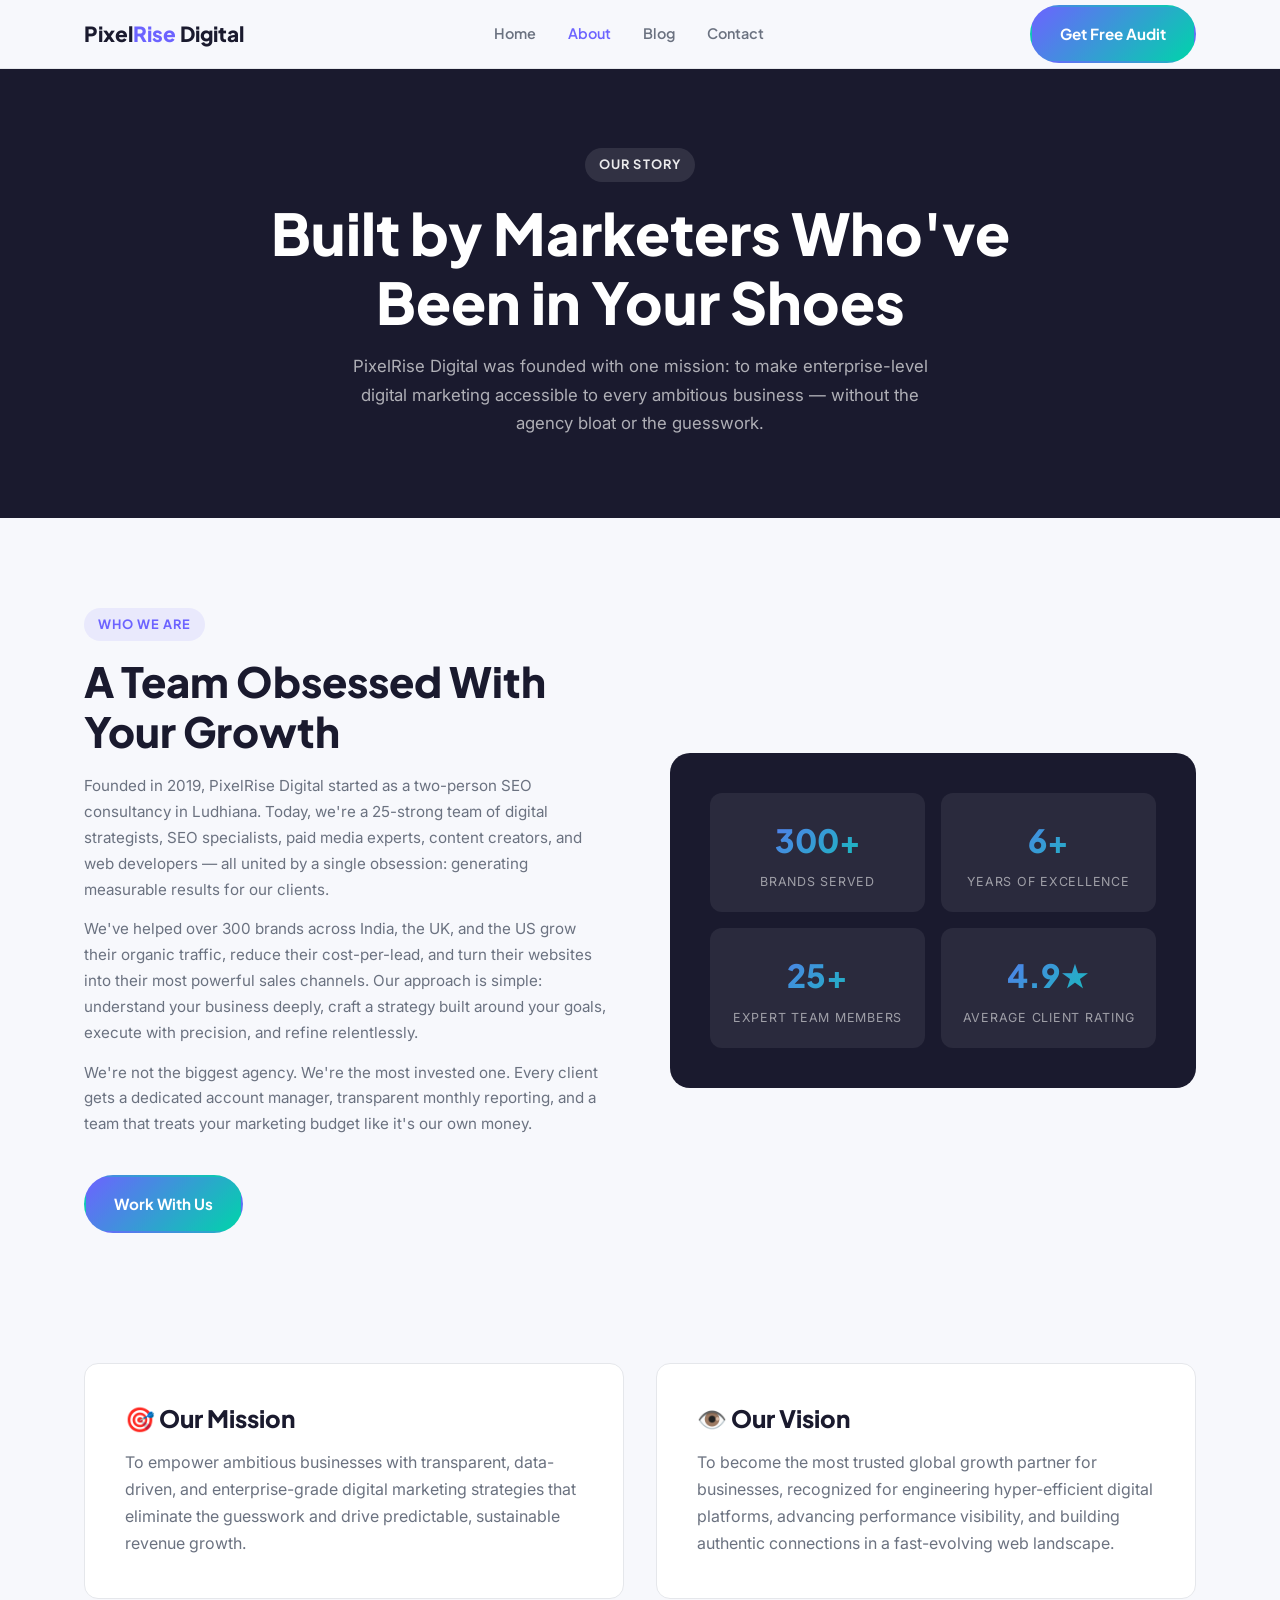
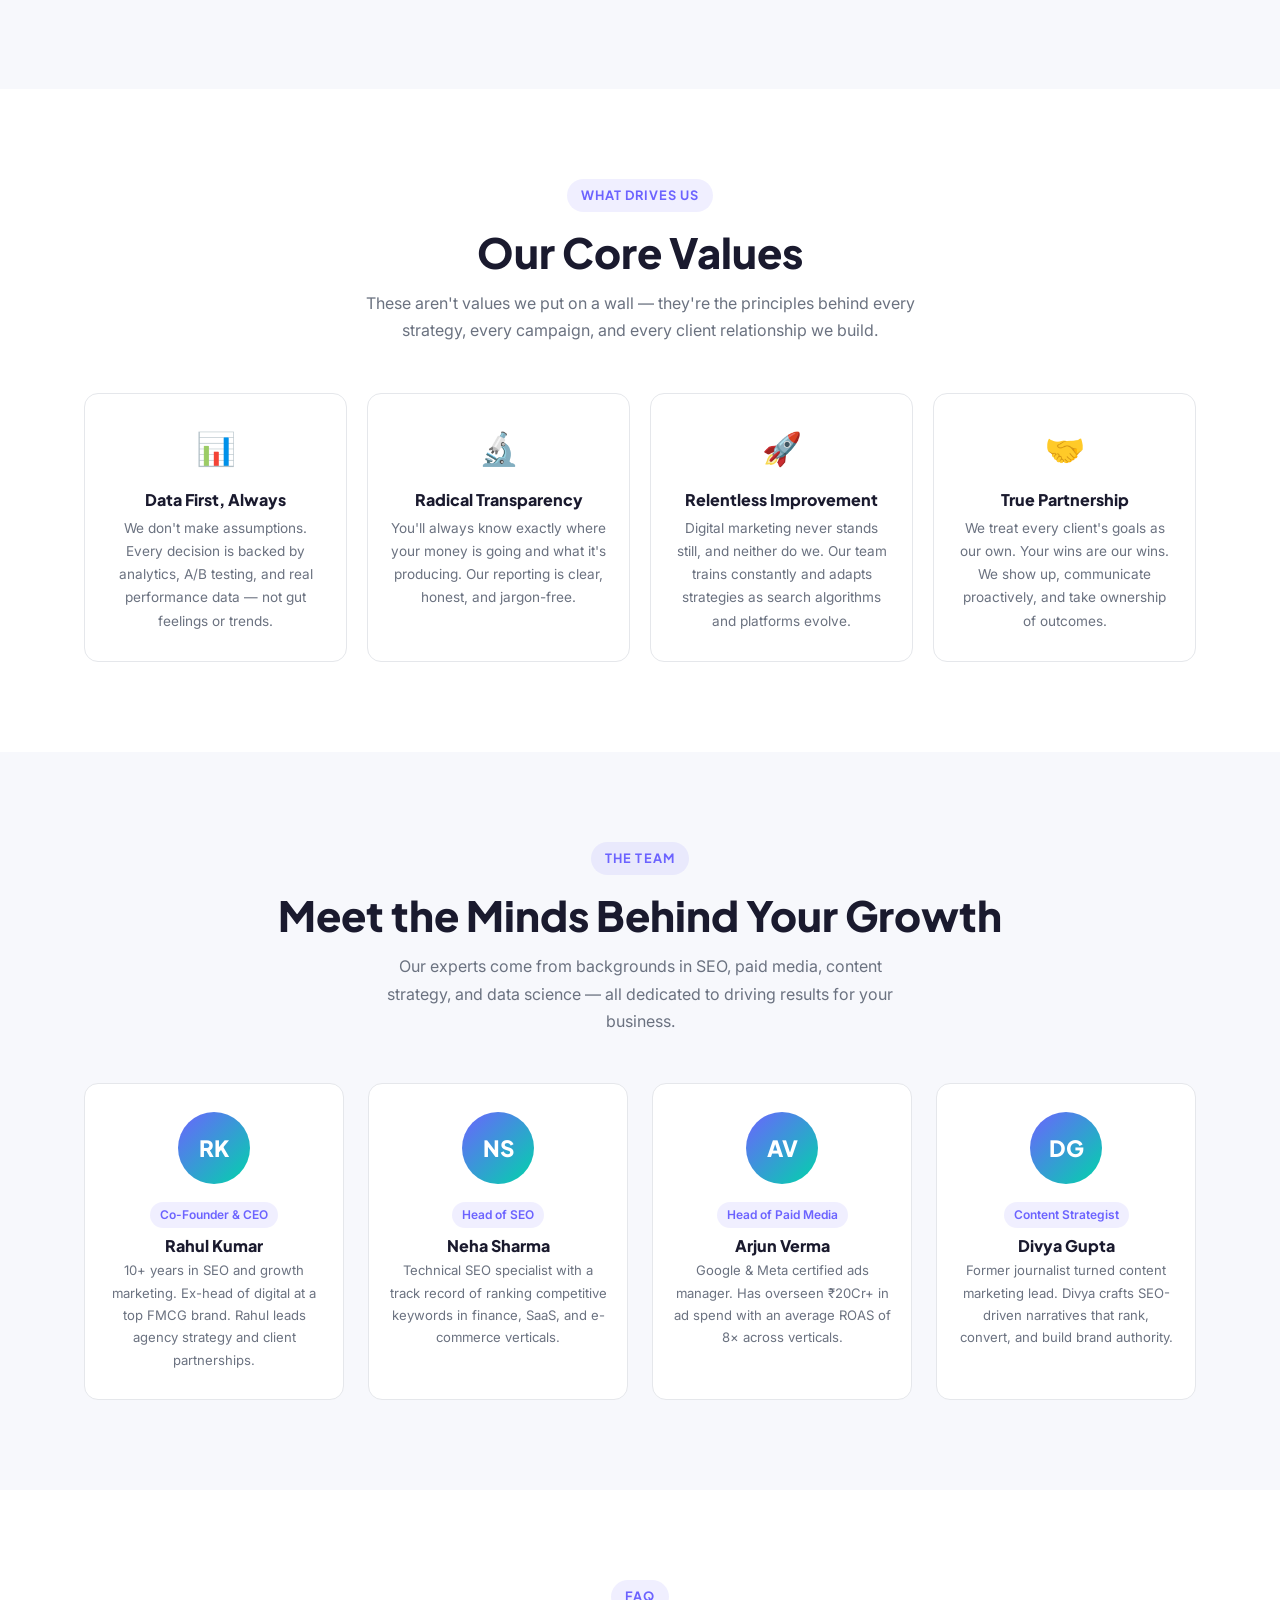
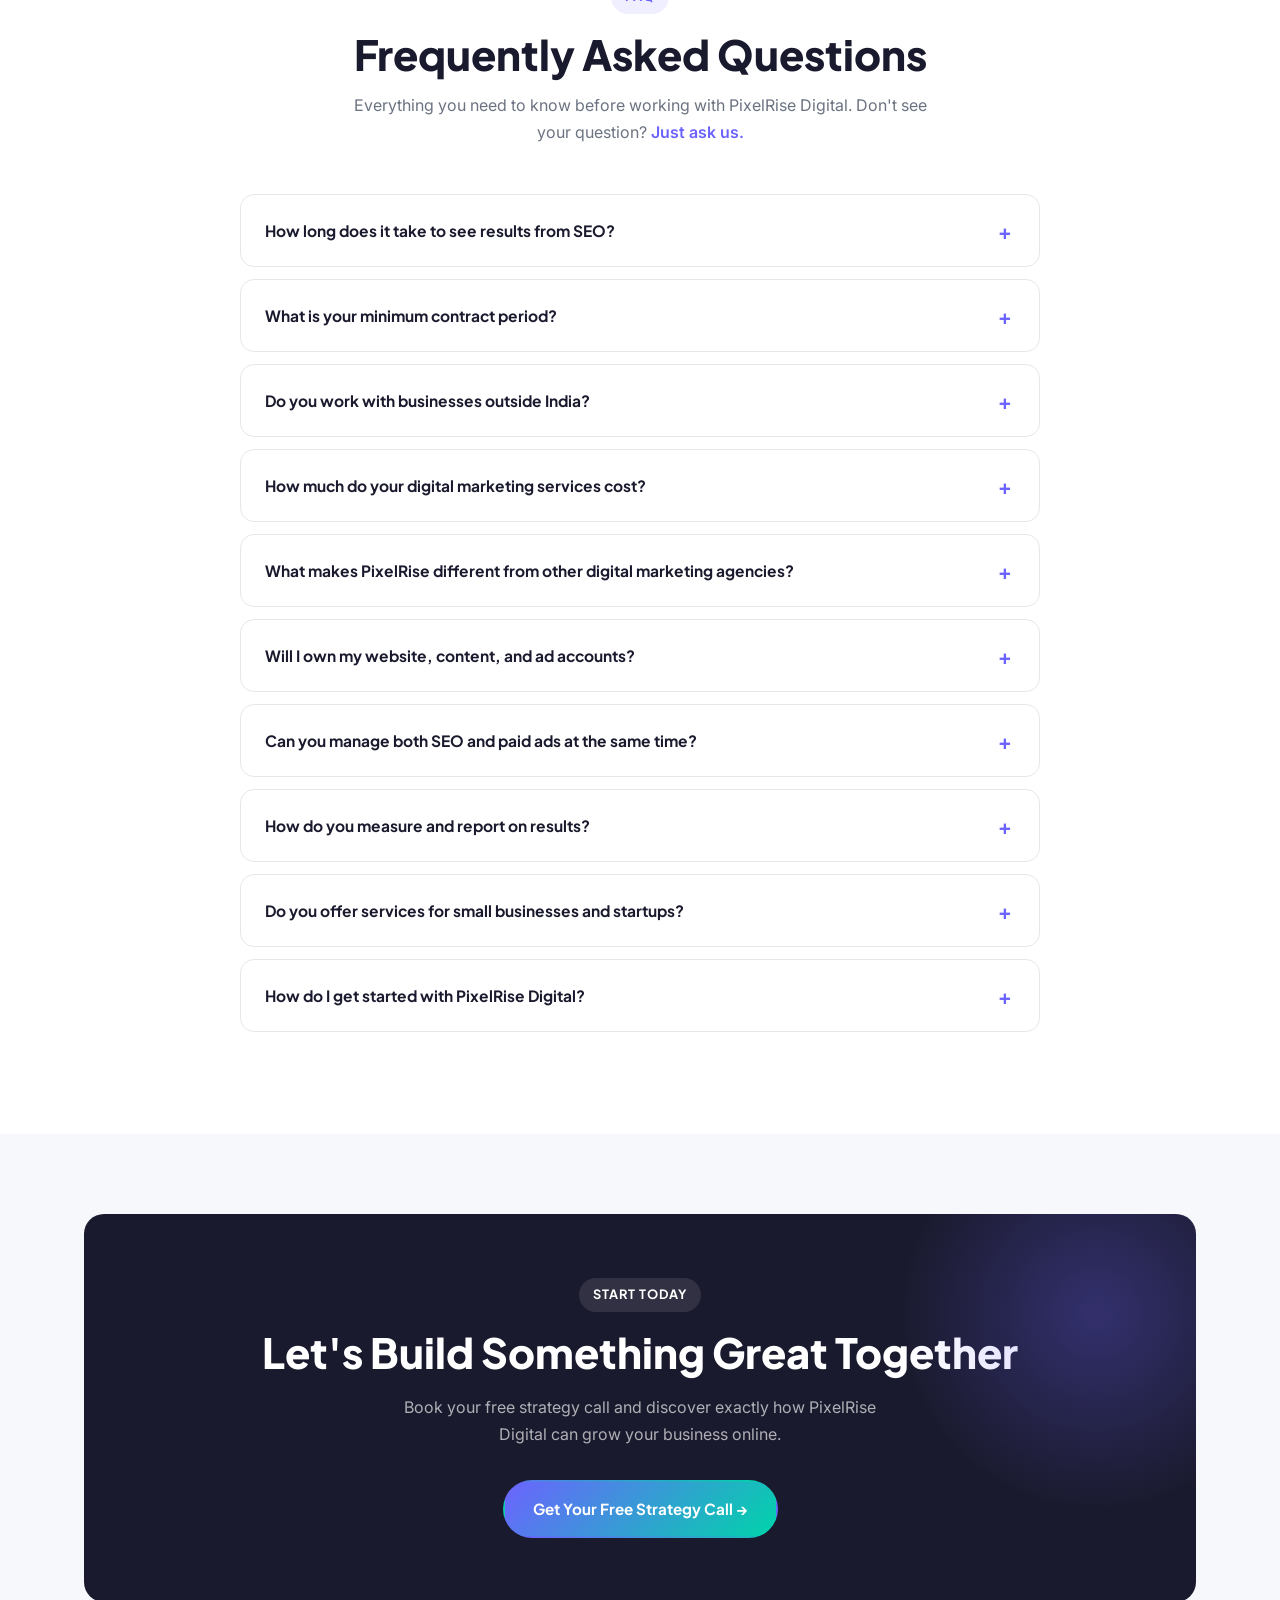
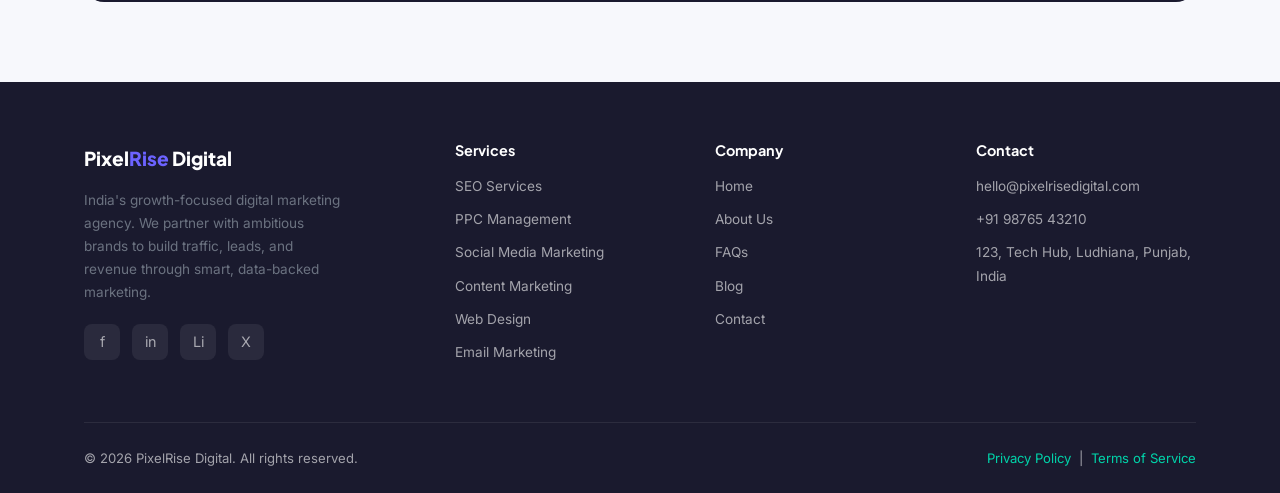
==== commit 210f2f19: "Add files via upload" ====
--- a/about.html
+++ b/about.html
@@ -239,6 +239,34 @@
     }
     .stat-box .label { color: rgba(255,255,255,.55); font-size: .78rem; text-transform: uppercase; letter-spacing: .06em; margin-top: 4px; }
 
+    /* Mission & Vision Section Styles */
+    .mission-vision-grid {
+      display: grid;
+      grid-template-columns: 1fr 1fr;
+      gap: 32px;
+      margin-top: 40px;
+    }
+    .mission-card {
+      background: var(--card);
+      border: 1px solid var(--border);
+      border-radius: var(--radius);
+      padding: 40px;
+      position: relative;
+      transition: transform .3s, box-shadow .3s;
+    }
+    .mission-card:hover {
+      transform: translateY(-4px);
+      box-shadow: var(--shadow);
+    }
+    .mission-card h3 {
+      font-size: 1.5rem;
+      margin-bottom: 16px;
+      display: flex;
+      align-items: center;
+      gap: 12px;
+      color: var(--primary);
+    }
+
     .values-grid {
       display: grid;
       grid-template-columns: repeat(4, 1fr);
@@ -423,6 +451,7 @@
       .nav-links, .nav-cta { display: none; }
       .hamburger { display: flex; }
       .about-intro { grid-template-columns: 1fr; }
+      .mission-vision-grid { grid-template-columns: 1fr; gap: 20px; }
       .values-grid { grid-template-columns: 1fr 1fr; }
       .team-grid { grid-template-columns: 1fr 1fr; }
       .footer-grid { grid-template-columns: 1fr 1fr; }
@@ -495,6 +524,22 @@
       </div>
     </section>
 
+    <!-- NEW MISSION & VISION SECTION -->
+    <section class="section" style="padding-top: 0;">
+      <div class="container">
+        <div class="mission-vision-grid">
+          <div class="mission-card">
+            <h3>🎯 Our Mission</h3>
+            <p>To empower ambitious businesses with transparent, data-driven, and enterprise-grade digital marketing strategies that eliminate the guesswork and drive predictable, sustainable revenue growth.</p>
+          </div>
+          <div class="mission-card">
+            <h3>👁️ Our Vision</h3>
+            <p>To become the most trusted global growth partner for businesses, recognized for engineering hyper-efficient digital platforms, advancing performance visibility, and building authentic connections in a fast-evolving web landscape.</p>
+          </div>
+        </div>
+      </div>
+    </section>
+
     <section class="section section-alt">
       <div class="container">
         <div style="text-align:center;">
